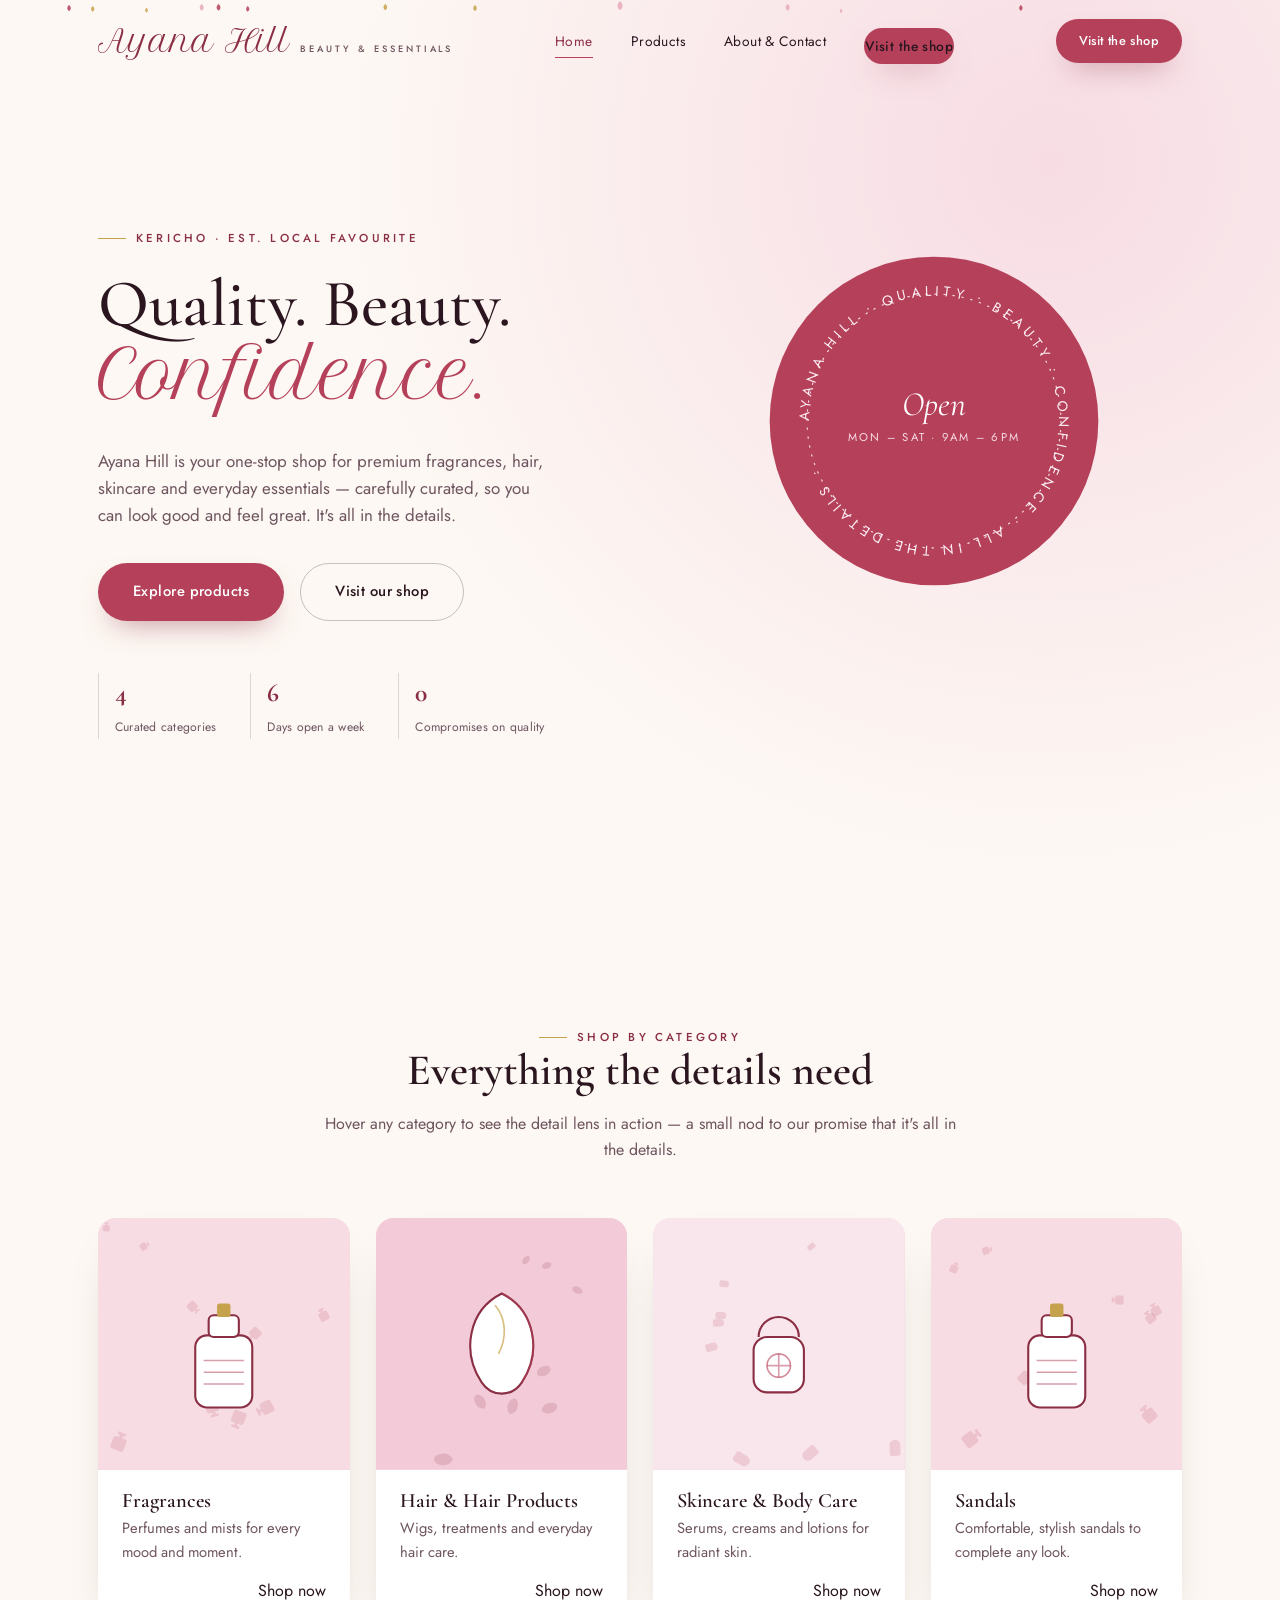
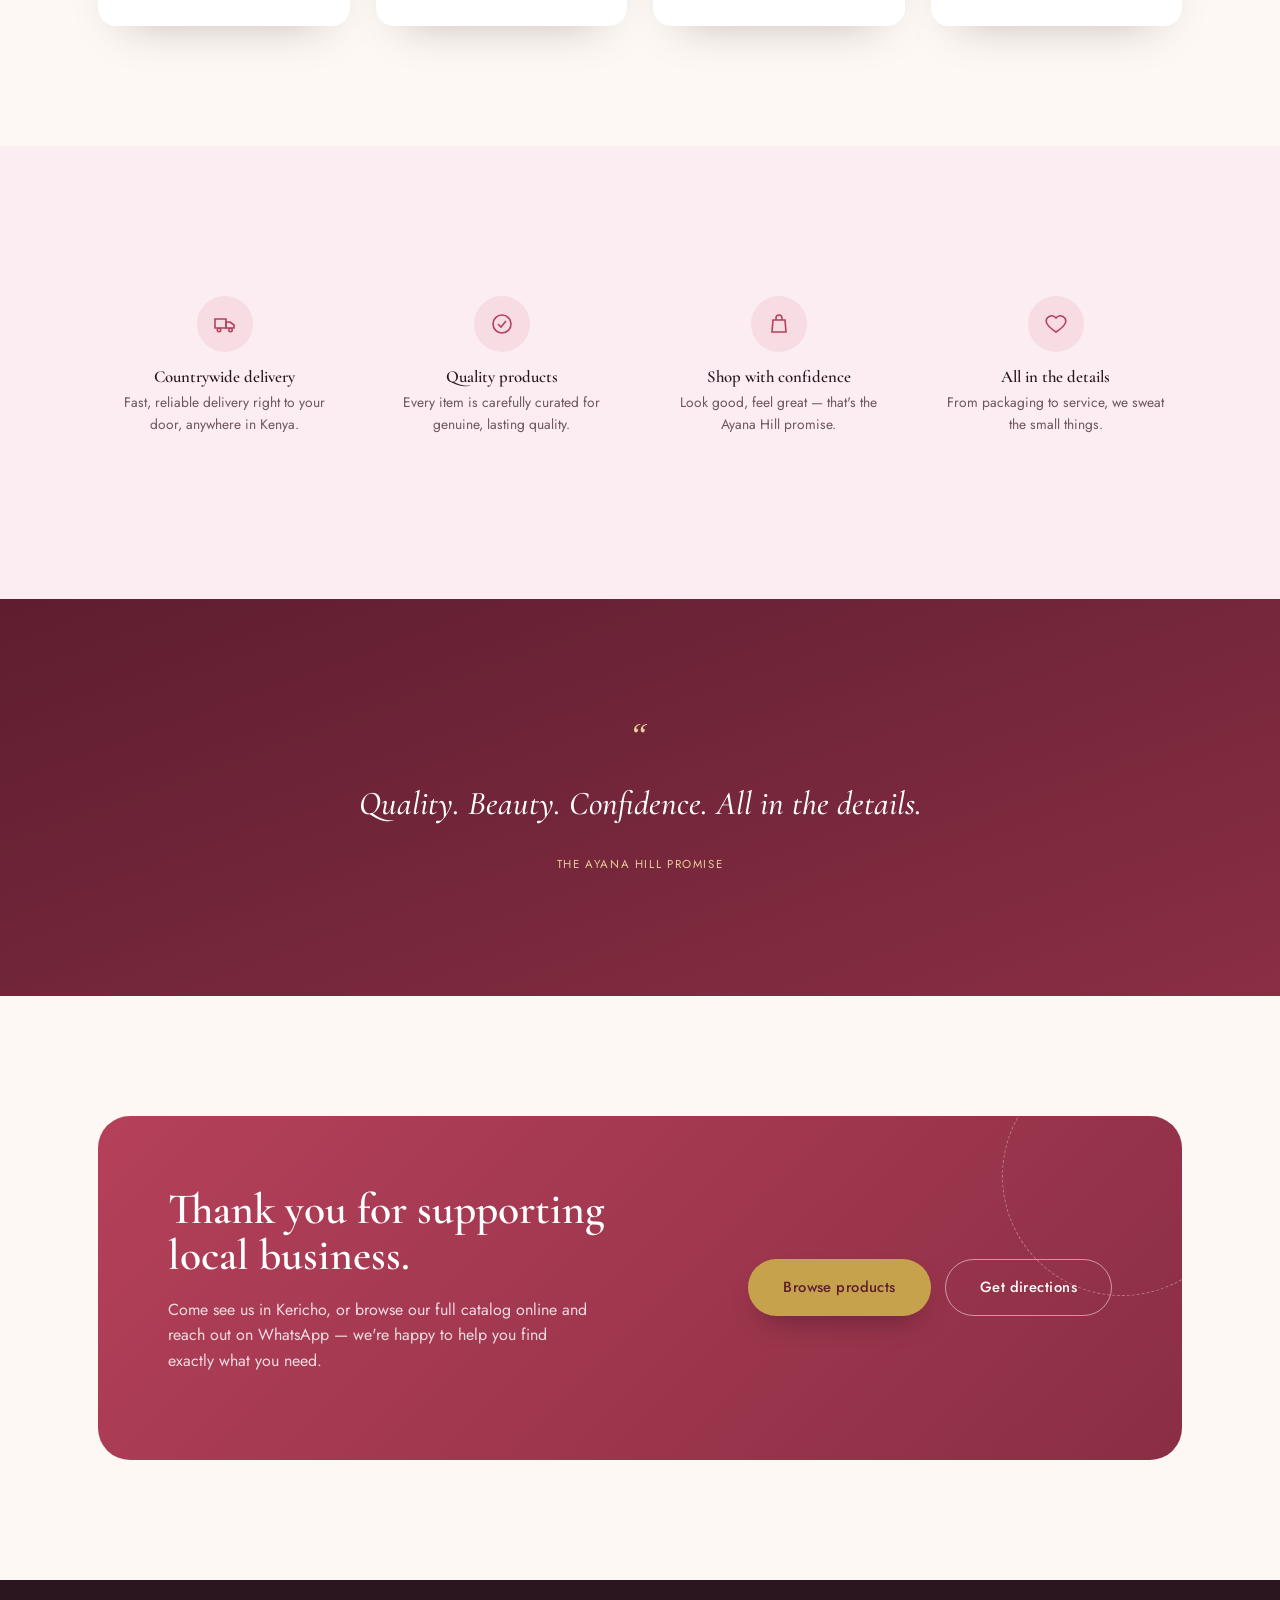
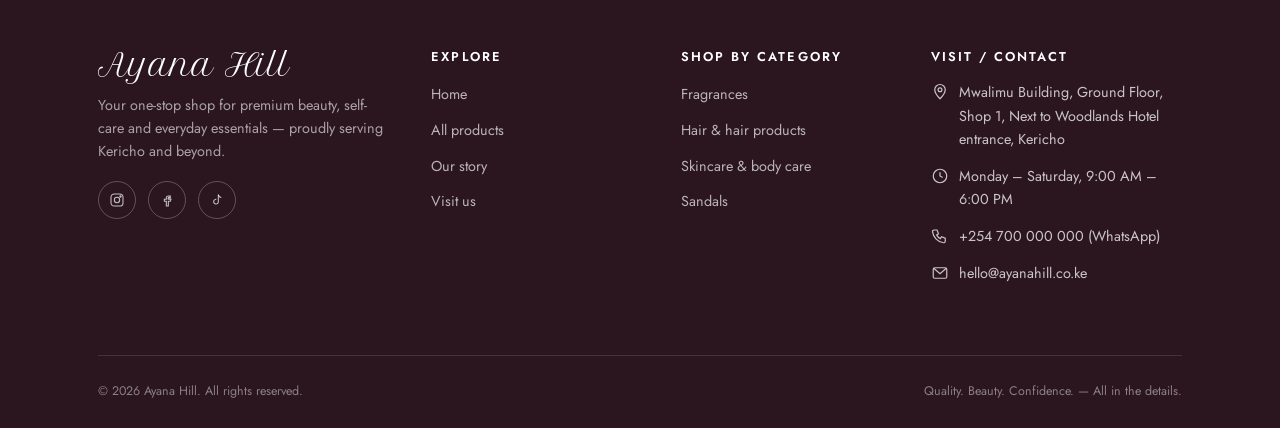
==== index.html @ 1c21c235 "Initial commit: Ayana Hill website" ====
<!DOCTYPE html>
<html lang="en">
<head>
<meta charset="UTF-8">
<meta name="viewport" content="width=device-width, initial-scale=1.0">
<title>Ayana Hill — Premium Beauty &amp; Everyday Essentials, Kericho</title>
<meta name="description" content="Ayana Hill is Kericho's one-stop shop for premium fragrances, hair products, skincare, body care and sandals. Quality. Beauty. Confidence.">
<link rel="preconnect" href="https://fonts.googleapis.com">
<link rel="preconnect" href="https://fonts.gstatic.com" crossorigin>
<link href="https://fonts.googleapis.com/css2?family=Cormorant+Garamond:ital,wght@0,500;0,600;1,500&family=Petit+Formal+Script&family=Jost:wght@300;400;500;600&display=swap" rel="stylesheet">
<link rel="stylesheet" href="css/style.css">
</head>
<body data-page="home">

<header class="site-header" id="site-header"></header>

<main>
  <!-- ============ HERO ============ -->
  <section class="hero">
    <div class="hero-blossom" id="petalField" aria-hidden="true"></div>
    <div class="container">
      <div class="hero-copy">
        <span class="eyebrow">Kericho · Est. local favourite</span>
        <h1>Quality. Beauty.<br><span class="script">Confidence.</span></h1>
        <p class="lede">Ayana Hill is your one-stop shop for premium fragrances, hair, skincare and everyday essentials — carefully curated, so you can look good and feel great. It's all in the details.</p>
        <div class="hero-actions">
          <a href="products.html" class="btn">Explore products</a>
          <a href="about.html#visit" class="btn ghost">Visit our shop</a>
        </div>
        <div class="hero-stats">
          <div><strong>4</strong><span>Curated categories</span></div>
          <div><strong>6</strong><span>Days open a week</span></div>
          <div><strong>0</strong><span>Compromises on quality</span></div>
        </div>
      </div>
      <div class="hero-visual" aria-hidden="true">
        <svg class="hero-badge" viewBox="0 0 300 300">
          <defs>
            <path id="badgeCircle" d="M 150,150 m -110,0 a 110,110 0 1,1 220,0 a 110,110 0 1,1 -220,0" />
          </defs>
          <circle cx="150" cy="150" r="145" fill="#B5405A"/>
          <circle cx="150" cy="150" r="112" fill="none" stroke="#F7DCE4" stroke-width="1" stroke-dasharray="2 6"/>
          <text font-family="Jost, sans-serif" font-size="12.5" letter-spacing="4" fill="#FBEDF1">
            <textPath href="#badgeCircle" startOffset="0%">
              AYANA HILL &#8226; QUALITY &#8226; BEAUTY &#8226; CONFIDENCE &#8226; ALL IN THE DETAILS &#8226;
            </textPath>
          </text>
          <text x="150" y="145" text-anchor="middle" font-family="Cormorant Garamond, serif" font-style="italic" font-size="30" fill="#fff">Open</text>
          <text x="150" y="168" text-anchor="middle" font-family="Jost, sans-serif" font-size="10" letter-spacing="2" fill="#F7DCE4">MON – SAT · 9AM – 6PM</text>
        </svg>
      </div>
    </div>
  </section>

  <!-- ============ CATEGORIES ============ -->
  <section class="section" id="categories">
    <div class="container">
      <div class="section-head center reveal">
        <span class="eyebrow" style="justify-content:center;">Shop by category</span>
        <h2>Everything the details need</h2>
        <p>Hover any category to see the detail lens in action — a small nod to our promise that it's all in the details.</p>
      </div>
      <div class="grid-4">
        <a href="products.html#fragrances" class="detail-card reveal" style="text-decoration:none;">
          <div class="magnify cat-art" data-category="fragrances"></div>
          <div class="card-body"><h3>Fragrances</h3><p>Perfumes and mists for every mood and moment.</p></div>
          <div class="card-cta"><span></span><span>Shop now</span></div>
        </a>
        <a href="products.html#hair" class="detail-card reveal" style="text-decoration:none;">
          <div class="magnify cat-art" data-category="hair"></div>
          <div class="card-body"><h3>Hair &amp; Hair Products</h3><p>Wigs, treatments and everyday hair care.</p></div>
          <div class="card-cta"><span></span><span>Shop now</span></div>
        </a>
        <a href="products.html#skincare" class="detail-card reveal" style="text-decoration:none;">
          <div class="magnify cat-art" data-category="skincare"></div>
          <div class="card-body"><h3>Skincare &amp; Body Care</h3><p>Serums, creams and lotions for radiant skin.</p></div>
          <div class="card-cta"><span></span><span>Shop now</span></div>
        </a>
        <a href="products.html#sandals" class="detail-card reveal" style="text-decoration:none;">
          <div class="magnify cat-art" data-category="sandals"></div>
          <div class="card-body"><h3>Sandals</h3><p>Comfortable, stylish sandals to complete any look.</p></div>
          <div class="card-cta"><span></span><span>Shop now</span></div>
        </a>
      </div>
    </div>
  </section>

  <!-- ============ FEATURES ============ -->
  <section class="section tinted">
    <div class="container">
      <div class="feature-strip">
        <div class="feature reveal">
          <div class="icon" style="color:var(--rose);">
            <svg width="24" height="24" viewBox="0 0 24 24" fill="none" stroke="currentColor" stroke-width="1.6"><path d="M2 7h11v9H2z"/><path d="M13 10h4l4 3v3h-8z"/><circle cx="6" cy="18" r="1.7"/><circle cx="17.5" cy="18" r="1.7"/></svg>
          </div>
          <h4>Countrywide delivery</h4>
          <p>Fast, reliable delivery right to your door, anywhere in Kenya.</p>
        </div>
        <div class="feature reveal">
          <div class="icon" style="color:var(--rose);">
            <svg width="24" height="24" viewBox="0 0 24 24" fill="none" stroke="currentColor" stroke-width="1.6"><circle cx="12" cy="12" r="9"/><path d="m8 12 3 3 5-6"/></svg>
          </div>
          <h4>Quality products</h4>
          <p>Every item is carefully curated for genuine, lasting quality.</p>
        </div>
        <div class="feature reveal">
          <div class="icon" style="color:var(--rose);">
            <svg width="24" height="24" viewBox="0 0 24 24" fill="none" stroke="currentColor" stroke-width="1.6"><path d="M6 8h12l1 12H5z"/><path d="M9 8V6a3 3 0 0 1 6 0v2"/></svg>
          </div>
          <h4>Shop with confidence</h4>
          <p>Look good, feel great — that's the Ayana Hill promise.</p>
        </div>
        <div class="feature reveal">
          <div class="icon" style="color:var(--rose);">
            <svg width="24" height="24" viewBox="0 0 24 24" fill="none" stroke="currentColor" stroke-width="1.6"><path d="M12 20s-7-4.4-9.4-9A5.4 5.4 0 0 1 12 6a5.4 5.4 0 0 1 9.4 5c-2.4 4.6-9.4 9-9.4 9Z"/></svg>
          </div>
          <h4>All in the details</h4>
          <p>From packaging to service, we sweat the small things.</p>
        </div>
      </div>
    </div>
  </section>

  <!-- ============ QUOTE ============ -->
  <section class="section deep">
    <div class="container">
      <div class="quote-block reveal">
        <span class="mark">&ldquo;</span>
        <blockquote>Quality. Beauty. Confidence. All in the details.</blockquote>
        <cite>The Ayana Hill promise</cite>
      </div>
    </div>
  </section>

  <!-- ============ CTA ============ -->
  <section class="section">
    <div class="container">
      <div class="cta-banner reveal">
        <div>
          <h2>Thank you for supporting local business.</h2>
          <p>Come see us in Kericho, or browse our full catalog online and reach out on WhatsApp — we're happy to help you find exactly what you need.</p>
        </div>
        <div style="display:flex;gap:14px;flex-wrap:wrap;position:relative;z-index:1;">
          <a href="products.html" class="btn on-dark">Browse products</a>
          <a href="about.html#visit" class="btn ghost" style="border-color:rgba(255,255,255,.5);color:#fff;">Get directions</a>
        </div>
      </div>
    </div>
  </section>
</main>

<footer class="site-footer" id="site-footer"></footer>
<button class="back-to-top" id="backToTop" aria-label="Back to top">↑</button>

<script src="js/shared.js"></script>
<script src="js/products-data.js"></script>
<script src="js/placeholder-art.js"></script>
<script>
  document.addEventListener('DOMContentLoaded', () => {
    document.querySelectorAll('.cat-art').forEach((el, i) => {
      el.innerHTML = placeholderArt(el.dataset.category, i);
    });
  });
</script>
<script src="js/main.js"></script>
</body>
</html>
---- css/style.css ----
/* =========================================================
   AYANA HILL — "It's all in the details"
   Design tokens
   ========================================================= */
:root{
  --rose:        #B5405A;
  --rose-dark:   #8A2E44;
  --rose-deep:   #5E1E30;
  --blush:       #F7DCE4;
  --blush-soft:  #FBEDF1;
  --cream:       #FDF8F3;
  --ink:         #2B1620;
  --ink-soft:    #6E5560;
  --gold:        #C7A24C;
  --gold-soft:   #E4CE9A;
  --white:       #FFFFFF;

  --radius-sm: 10px;
  --radius-md: 18px;
  --radius-lg: 32px;
  --radius-full: 999px;

  --shadow-soft: 0 20px 45px -28px rgba(43,22,32,0.35);
  --shadow-lift: 0 30px 60px -20px rgba(94,30,48,0.32);

  --ease: cubic-bezier(.22,.68,0,1);

  --font-display: 'Cormorant Garamond', serif;
  --font-script: 'Petit Formal Script', cursive;
  --font-body: 'Jost', sans-serif;
}

@media (prefers-reduced-motion: reduce){
  *{ animation-duration: 0.001ms !important; animation-iteration-count: 1 !important; transition-duration: 0.001ms !important; scroll-behavior: auto !important; }
}

*,*::before,*::after{ box-sizing: border-box; }
html{ scroll-behavior: smooth; }
body{
  margin:0;
  background: var(--cream);
  color: var(--ink);
  font-family: var(--font-body);
  font-size: 16px;
  line-height: 1.6;
  -webkit-font-smoothing: antialiased;
  overflow-x: hidden;
}
img{ max-width:100%; display:block; }
a{ color:inherit; text-decoration:none; }
ul{ list-style:none; margin:0; padding:0; }
button{ font-family:inherit; cursor:pointer; }
section{ position:relative; }

.container{
  width:100%;
  max-width: 1180px;
  margin: 0 auto;
  padding: 0 clamp(20px, 5vw, 48px);
}

.eyebrow{
  font-family: var(--font-body);
  text-transform: uppercase;
  letter-spacing: .28em;
  font-size: .72rem;
  color: var(--rose-dark);
  font-weight: 500;
  display:inline-flex;
  align-items:center;
  gap:10px;
}
.eyebrow::before{
  content:"";
  width:28px; height:1px;
  background: var(--gold);
  display:inline-block;
}

h1,h2,h3,h4{
  font-family: var(--font-display);
  color: var(--ink);
  font-weight: 600;
  line-height: 1.08;
  margin: 0 0 .4em;
}
h1{ font-size: clamp(2.6rem, 5.2vw, 4.6rem); font-weight: 500; }
h2{ font-size: clamp(2rem, 3.4vw, 2.9rem); }
h3{ font-size: 1.5rem; }
p{ margin:0 0 1em; color: var(--ink-soft); }
.script{ font-family: var(--font-script); font-weight: 400; color: var(--rose); }

/* -------------------- Buttons -------------------- */
.btn{
  --btn-bg: var(--rose);
  --btn-fg: var(--white);
  position:relative;
  display:inline-flex;
  align-items:center;
  justify-content:center;
  gap:10px;
  padding: 16px 34px;
  border-radius: var(--radius-full);
  border: 1px solid transparent;
  background: var(--btn-bg);
  color: var(--btn-fg);
  font-size: .92rem;
  letter-spacing:.03em;
  font-weight:500;
  overflow:hidden;
  isolation:isolate;
  transition: transform .45s var(--ease), box-shadow .45s var(--ease), color .3s ease;
  box-shadow: 0 14px 30px -14px rgba(138,46,68,.55);
}
.btn::before{
  content:"";
  position:absolute; inset:0;
  background: var(--rose-dark);
  transform: translateX(-101%);
  transition: transform .5s var(--ease);
  z-index:-1;
}
.btn:hover::before{ transform: translateX(0); }
.btn:hover{ transform: translateY(-3px); box-shadow: 0 20px 40px -16px rgba(138,46,68,.6); }
.btn:active{ transform: translateY(-1px) scale(.98); }
.btn:focus-visible{ outline: 2px solid var(--gold); outline-offset:3px; }

.btn.ghost{
  --btn-bg: transparent;
  --btn-fg: var(--ink);
  border-color: rgba(43,22,32,.25);
  box-shadow:none;
}
.btn.ghost::before{ background: var(--ink); }
.btn.ghost:hover{ --btn-fg:#fff; box-shadow:none; }

.btn.on-dark{
  --btn-bg: var(--gold);
  --btn-fg: var(--rose-deep);
  box-shadow: 0 14px 30px -14px rgba(0,0,0,.4);
}
.btn.on-dark::before{ background:#fff; }
.btn.on-dark:hover{ --btn-fg: var(--rose-deep); }

.btn-sm{ padding:11px 22px; font-size:.8rem; }

/* -------------------- Nav -------------------- */
.site-header{
  position: fixed; top:0; left:0; right:0; z-index: 500;
  padding: 18px 0;
  background: rgba(253,248,243,0);
  transition: background .4s ease, box-shadow .4s ease, padding .4s ease;
}
.site-header.scrolled{
  background: rgba(253,248,243,.92);
  backdrop-filter: blur(10px);
  box-shadow: 0 8px 30px -18px rgba(43,22,32,.4);
  padding: 10px 0;
}
.site-header .container{
  display:flex; align-items:center; justify-content:space-between;
}
.brand{
  display:flex; align-items:baseline; gap:10px;
  font-family: var(--font-script);
  font-size: 1.9rem;
  color: var(--rose-dark);
  line-height:1;
}
.brand small{
  font-family: var(--font-body);
  font-size:.58rem;
  letter-spacing:.32em;
  text-transform:uppercase;
  color: var(--ink-soft);
  font-weight:500;
}
.nav-links{
  display:flex; align-items:center; gap:38px;
}
.nav-links a{
  position:relative;
  font-size:.86rem;
  letter-spacing:.03em;
  color: var(--ink);
  padding: 6px 0;
}
.nav-links a::after{
  content:"";
  position:absolute; left:0; bottom:0;
  height:1px; width:0%;
  background: var(--rose);
  transition: width .35s var(--ease);
}
.nav-links a:hover::after, .nav-links a.active::after{ width:100%; }
.nav-links a.active{ color: var(--rose-dark); }
.nav-cta{ display:flex; align-items:center; gap:18px; }

.nav-toggle{
  display:none;
  width:44px; height:44px;
  border-radius:50%;
  border:1px solid rgba(43,22,32,.18);
  background: var(--white);
  align-items:center; justify-content:center;
  flex-direction:column; gap:5px;
}
.nav-toggle span{
  width:18px; height:1.5px; background: var(--ink); display:block;
  transition: transform .3s ease, opacity .3s ease;
}
.nav-toggle.open span:nth-child(1){ transform: translateY(6.5px) rotate(45deg); }
.nav-toggle.open span:nth-child(2){ opacity:0; }
.nav-toggle.open span:nth-child(3){ transform: translateY(-6.5px) rotate(-45deg); }

@media (max-width: 880px){
  .nav-links{
    position:fixed; inset: 0 0 0 auto;
    width: min(78vw, 340px);
    height:100vh;
    background: var(--cream);
    flex-direction:column;
    align-items:flex-start;
    justify-content:center;
    gap:28px;
    padding: 40px;
    box-shadow: -20px 0 50px -20px rgba(43,22,32,.3);
    transform: translateX(100%);
    transition: transform .5s var(--ease);
    z-index: 400;
  }
  .nav-links.open{ transform: translateX(0); }
  .nav-links a{ font-size:1.2rem; }
  .nav-cta .btn:not(.mobile-only){ display:none; }
  .nav-toggle{ display:flex; z-index:410; }
}
.nav-backdrop{
  position:fixed; inset:0; background: rgba(43,22,32,.35);
  opacity:0; pointer-events:none; transition:opacity .4s ease; z-index:390;
}
.nav-backdrop.open{ opacity:1; pointer-events:auto; }

/* -------------------- Hero -------------------- */
.hero{
  min-height: 100vh;
  display:flex; align-items:center;
  padding-top: 120px; padding-bottom:60px;
  background:
    radial-gradient(circle at 82% 18%, var(--blush) 0%, transparent 55%),
    linear-gradient(180deg, var(--cream), var(--cream));
  overflow:hidden;
}
.hero .container{
  display:grid; grid-template-columns: 1.05fr .95fr; gap: 40px; align-items:center;
}
.hero-copy{ position:relative; z-index:2; }
.hero-copy h1{ margin: .3em 0 .5em; }
.hero-copy h1 em{ font-style:normal; }
.hero-copy .lede{ max-width: 460px; font-size:1.06rem; }
.hero-actions{ display:flex; gap:16px; margin-top: 34px; flex-wrap:wrap; }
.hero-stats{ display:flex; gap:34px; margin-top:52px; flex-wrap:wrap; }
.hero-stats div{ border-left:1px solid rgba(43,22,32,.15); padding-left:16px; }
.hero-stats strong{ display:block; font-family:var(--font-display); font-size:1.6rem; color:var(--rose-dark); }
.hero-stats span{ font-size:.76rem; color:var(--ink-soft); letter-spacing:.02em; }

.hero-visual{ position:relative; height: 520px; z-index:1; }
.hero-badge{
  position:absolute; top:6%; left:50%; transform:translateX(-50%);
  width: 340px; height:340px;
  animation: spin 34s linear infinite;
}
@keyframes spin{ to{ transform: translateX(-50%) rotate(360deg); } }
.hero-blossom{ position:absolute; inset:0; }
.petal{
  position:absolute; opacity:.85;
  animation: fall linear infinite;
}
@keyframes fall{
  from{ transform: translateY(-40px) rotate(0deg); opacity:0; }
  10%{ opacity:.9; }
  to{ transform: translateY(560px) rotate(340deg); opacity:0; }
}

/* -------------------- Section scaffolding -------------------- */
.section{ padding: clamp(70px, 10vw, 120px) 0; }
.section-head{ max-width: 640px; margin-bottom: 56px; }
.section-head.center{ margin-left:auto; margin-right:auto; text-align:center; }
.section.tinted{ background: var(--blush-soft); }
.section.deep{
  background: linear-gradient(160deg, var(--rose-deep), var(--rose-dark));
  color: var(--white);
}
.section.deep h2, .section.deep h3{ color:#fff; }
.section.deep p{ color: rgba(255,255,255,.78); }
.section.deep .eyebrow{ color: var(--gold-soft); }
.section.deep .eyebrow::before{ background: var(--gold-soft); }

.reveal{ opacity:0; transform: translateY(28px); transition: opacity .8s var(--ease), transform .8s var(--ease); }
.reveal.in{ opacity:1; transform: translateY(0); }

/* -------------------- Category / Product cards (signature magnify lens) -------------------- */
.grid-4{ display:grid; grid-template-columns: repeat(4, 1fr); gap: 26px; }
.grid-3{ display:grid; grid-template-columns: repeat(3, 1fr); gap: 30px; }
@media (max-width: 980px){ .grid-4{ grid-template-columns: repeat(2,1fr); } .grid-3{ grid-template-columns: repeat(2,1fr);} }
@media (max-width: 560px){ .grid-4, .grid-3{ grid-template-columns: 1fr; } }

.detail-card{
  position:relative;
  background: var(--white);
  border-radius: var(--radius-md);
  padding: 0 0 22px;
  overflow:hidden;
  box-shadow: var(--shadow-soft);
  transition: transform .5s var(--ease), box-shadow .5s var(--ease);
}
.detail-card:hover{ transform: translateY(-8px); box-shadow: var(--shadow-lift); }

.magnify{
  position:relative;
  aspect-ratio: 1/1;
  overflow:hidden;
  cursor: none;
  background: var(--blush);
}
.magnify svg{ width:100%; height:100%; display:block; }
.lens{
  position:absolute;
  width:120px; height:120px;
  border-radius:50%;
  border: 2px solid var(--white);
  box-shadow: 0 12px 30px -8px rgba(43,22,32,.45), 0 0 0 1px var(--gold);
  pointer-events:none;
  opacity:0;
  transition: opacity .25s ease;
  transform: translate(-50%,-50%) scale(.85);
  overflow:hidden;
  z-index:5;
}
.magnify:hover .lens{ opacity:1; }
.lens svg{ position:absolute; }

.detail-card .card-body{ padding: 20px 24px 0; }
.detail-card .tag{
  display:inline-block; font-size:.68rem; letter-spacing:.14em; text-transform:uppercase;
  color: var(--rose-dark); background: var(--blush); padding:4px 12px; border-radius: var(--radius-full);
  margin-bottom:10px;
}
.detail-card h3{ font-size:1.28rem; margin-bottom:.25em; }
.detail-card p{ font-size:.92rem; margin-bottom:14px; }
.detail-card .card-cta{ display:flex; align-items:center; justify-content:space-between; padding:0 24px; }
.detail-card .card-cta a{
  font-size:.82rem; font-weight:500; color: var(--rose-dark); display:inline-flex; align-items:center; gap:6px;
}
.detail-card .card-cta a svg{ transition: transform .3s var(--ease); }
.detail-card .card-cta a:hover svg{ transform: translateX(4px); }

/* -------------------- Feature strip -------------------- */
.feature-strip{ display:grid; grid-template-columns: repeat(4,1fr); gap: 24px; }
@media (max-width: 880px){ .feature-strip{ grid-template-columns: repeat(2,1fr); } }
.feature{
  text-align:center; padding: 30px 18px;
}
.feature .icon{
  width:56px; height:56px; margin: 0 auto 16px;
  border-radius:50%;
  background: rgba(255,255,255,.12);
  display:flex; align-items:center; justify-content:center;
}
.section:not(.deep) .feature .icon{ background: var(--blush); }
.feature h4{ font-size:1.05rem; margin-bottom:.3em; }
.feature p{ font-size:.86rem; }

/* -------------------- Quote -------------------- */
.quote-block{ text-align:center; max-width:760px; margin:0 auto; }
.quote-block .mark{ font-family:var(--font-script); color: var(--gold-soft); font-size:3rem; line-height:1; display:block; margin-bottom:10px;}
.quote-block blockquote{
  font-family: var(--font-display); font-size: clamp(1.5rem, 2.6vw, 2.1rem);
  color:#fff; margin:0 0 20px; font-style:italic; font-weight:500;
}
.quote-block cite{ font-style:normal; letter-spacing:.14em; text-transform:uppercase; font-size:.72rem; color: var(--gold-soft); }

/* -------------------- CTA banner -------------------- */
.cta-banner{
  border-radius: var(--radius-lg);
  background: linear-gradient(135deg, var(--rose), var(--rose-dark));
  color:#fff;
  padding: clamp(40px, 6vw, 70px);
  display:flex; align-items:center; justify-content:space-between; gap:30px; flex-wrap:wrap;
  position:relative; overflow:hidden;
}
.cta-banner::after{
  content:"";
  position:absolute; right:-60px; top:-60px;
  width:240px; height:240px; border-radius:50%;
  border: 1px dashed rgba(255,255,255,.35);
}
.cta-banner h2{ color:#fff; max-width:480px; }
.cta-banner p{ color: rgba(255,255,255,.82); max-width:420px; }

/* -------------------- Footer -------------------- */
.site-footer{
  background: var(--ink);
  color: rgba(255,255,255,.72);
  padding: 70px 0 26px;
}
.footer-grid{ display:grid; grid-template-columns: 1.4fr 1fr 1fr 1.2fr; gap: 40px; }
@media (max-width: 880px){ .footer-grid{ grid-template-columns: 1fr 1fr; } }
@media (max-width: 560px){ .footer-grid{ grid-template-columns: 1fr; } }
.footer-grid h4{ color:#fff; font-family:var(--font-body); font-size:.8rem; letter-spacing:.16em; text-transform:uppercase; margin-bottom:18px; font-weight:600; }
.footer-grid .brand{ color:#fff; margin-bottom:14px; }
.footer-grid p{ color: rgba(255,255,255,.6); font-size:.9rem; }
.footer-links li{ margin-bottom:10px; }
.footer-links a{ font-size:.9rem; color: rgba(255,255,255,.68); transition: color .3s ease, padding-left .3s ease; }
.footer-links a:hover{ color: var(--gold-soft); padding-left:4px; }
.footer-contact li{ margin-bottom:14px; font-size:.9rem; display:flex; gap:10px; color: rgba(255,255,255,.75); }
.footer-contact svg{ flex-shrink:0; margin-top:2px; }
.social-row{ display:flex; gap:12px; margin-top:18px; }
.social-row a{
  width:38px; height:38px; border-radius:50%; border:1px solid rgba(255,255,255,.25);
  display:flex; align-items:center; justify-content:center; transition: background .3s ease, border-color .3s ease, transform .3s ease;
}
.social-row a:hover{ background: var(--rose); border-color: var(--rose); transform: translateY(-3px); }
.footer-bottom{
  margin-top: 56px; padding-top: 26px; border-top:1px solid rgba(255,255,255,.12);
  display:flex; justify-content:space-between; align-items:center; flex-wrap:wrap; gap:12px;
  font-size:.78rem; color: rgba(255,255,255,.45);
}
.back-to-top{
  position:fixed; right:26px; bottom:26px; z-index:300;
  width:50px; height:50px; border-radius:50%;
  background: var(--rose); color:#fff; display:flex; align-items:center; justify-content:center;
  box-shadow: 0 14px 30px -12px rgba(138,46,68,.6);
  opacity:0; pointer-events:none; transform: translateY(16px);
  transition: opacity .4s ease, transform .4s ease;
}
.back-to-top.show{ opacity:1; pointer-events:auto; transform:translateY(0); }

/* -------------------- Page hero (interior pages) -------------------- */
.page-hero{
  padding: 150px 0 70px;
  background: radial-gradient(circle at 15% 20%, var(--blush) 0%, transparent 50%), var(--cream);
  text-align:center;
}
.page-hero .eyebrow{ justify-content:center; }
.breadcrumb{ font-size:.8rem; color: var(--ink-soft); margin-top:14px; }
.breadcrumb a{ color: var(--rose-dark); }

/* -------------------- Product filter tabs -------------------- */
.filter-row{ display:flex; gap:12px; flex-wrap:wrap; justify-content:center; margin-bottom:48px; }
.filter-btn{
  padding: 10px 22px; border-radius: var(--radius-full);
  border: 1px solid rgba(43,22,32,.2);
  background:#fff; font-size:.84rem; letter-spacing:.02em; color: var(--ink);
  transition: background .3s ease, color .3s ease, border-color .3s ease, transform .3s ease;
}
.filter-btn:hover{ transform: translateY(-2px); }
.filter-btn.active{ background: var(--rose); color:#fff; border-color: var(--rose); }

.product-grid{ display:grid; grid-template-columns: repeat(3, 1fr); gap: 30px; }
@media (max-width: 980px){ .product-grid{ grid-template-columns: repeat(2,1fr); } }
@media (max-width: 620px){ .product-grid{ grid-template-columns: 1fr; } }

.product-card{ display:none; }
.product-card.show{ display:block; animation: pop .5s var(--ease); }
@keyframes pop{ from{ opacity:0; transform: translateY(14px) scale(.98);} to{ opacity:1; transform:none; } }

.empty-state{
  text-align:center; padding: 70px 20px; grid-column: 1/-1;
}
.empty-state .icon{ width:70px; height:70px; margin:0 auto 20px; }

/* -------------------- About page -------------------- */
.story-grid{ display:grid; grid-template-columns: .95fr 1.05fr; gap: 60px; align-items:center; }
@media (max-width: 880px){ .story-grid{ grid-template-columns: 1fr; } }
.portrait-frame{
  position:relative; border-radius: var(--radius-lg); overflow:hidden;
  aspect-ratio: 4/5; box-shadow: var(--shadow-lift);
}
.value-row{ display:flex; gap:26px; flex-wrap:wrap; margin-top: 30px; }
.value-pill{ display:flex; align-items:center; gap:10px; font-size:.86rem; color: var(--ink-soft); }
.value-pill svg{ color: var(--rose); }

.info-grid{ display:grid; grid-template-columns: repeat(3,1fr); gap: 26px; }
@media (max-width: 880px){ .info-grid{ grid-template-columns: 1fr; } }
.info-card{
  background:#fff; border-radius: var(--radius-md); padding: 32px 26px; box-shadow: var(--shadow-soft);
  text-align:left;
}
.info-card .icon{ width:48px; height:48px; border-radius:50%; background: var(--blush); display:flex; align-items:center; justify-content:center; margin-bottom:18px; }
.info-card h4{ margin-bottom:.3em; font-size:1.05rem; }
.info-card p{ font-size:.9rem; margin-bottom:4px; }

.map-wrap{ border-radius: var(--radius-lg); overflow:hidden; box-shadow: var(--shadow-soft); height: 380px; }
.map-wrap iframe{ width:100%; height:100%; border:0; filter: saturate(.85) contrast(1.02); }

.contact-form{ display:grid; gap: 18px; }
.form-row{ display:grid; grid-template-columns: 1fr 1fr; gap:18px; }
@media (max-width: 620px){ .form-row{ grid-template-columns: 1fr; } }
.field{ display:flex; flex-direction:column; gap:8px; }
.field label{ font-size:.78rem; letter-spacing:.06em; text-transform:uppercase; color: var(--ink-soft); }
.field input, .field textarea{
  border: 1px solid rgba(43,22,32,.18); border-radius: var(--radius-sm);
  padding: 13px 16px; font-family: var(--font-body); font-size:.95rem; background:#fff;
  transition: border-color .3s ease, box-shadow .3s ease;
}
.field input:focus, .field textarea:focus{
  outline:none; border-color: var(--rose); box-shadow: 0 0 0 4px rgba(181,64,90,.12);
}
.field textarea{ resize: vertical; min-height:120px; }
.form-note{ font-size: .8rem; color: var(--ink-soft); }

/* Utility */
.mt-0{ margin-top:0; }
.center{ text-align:center; }
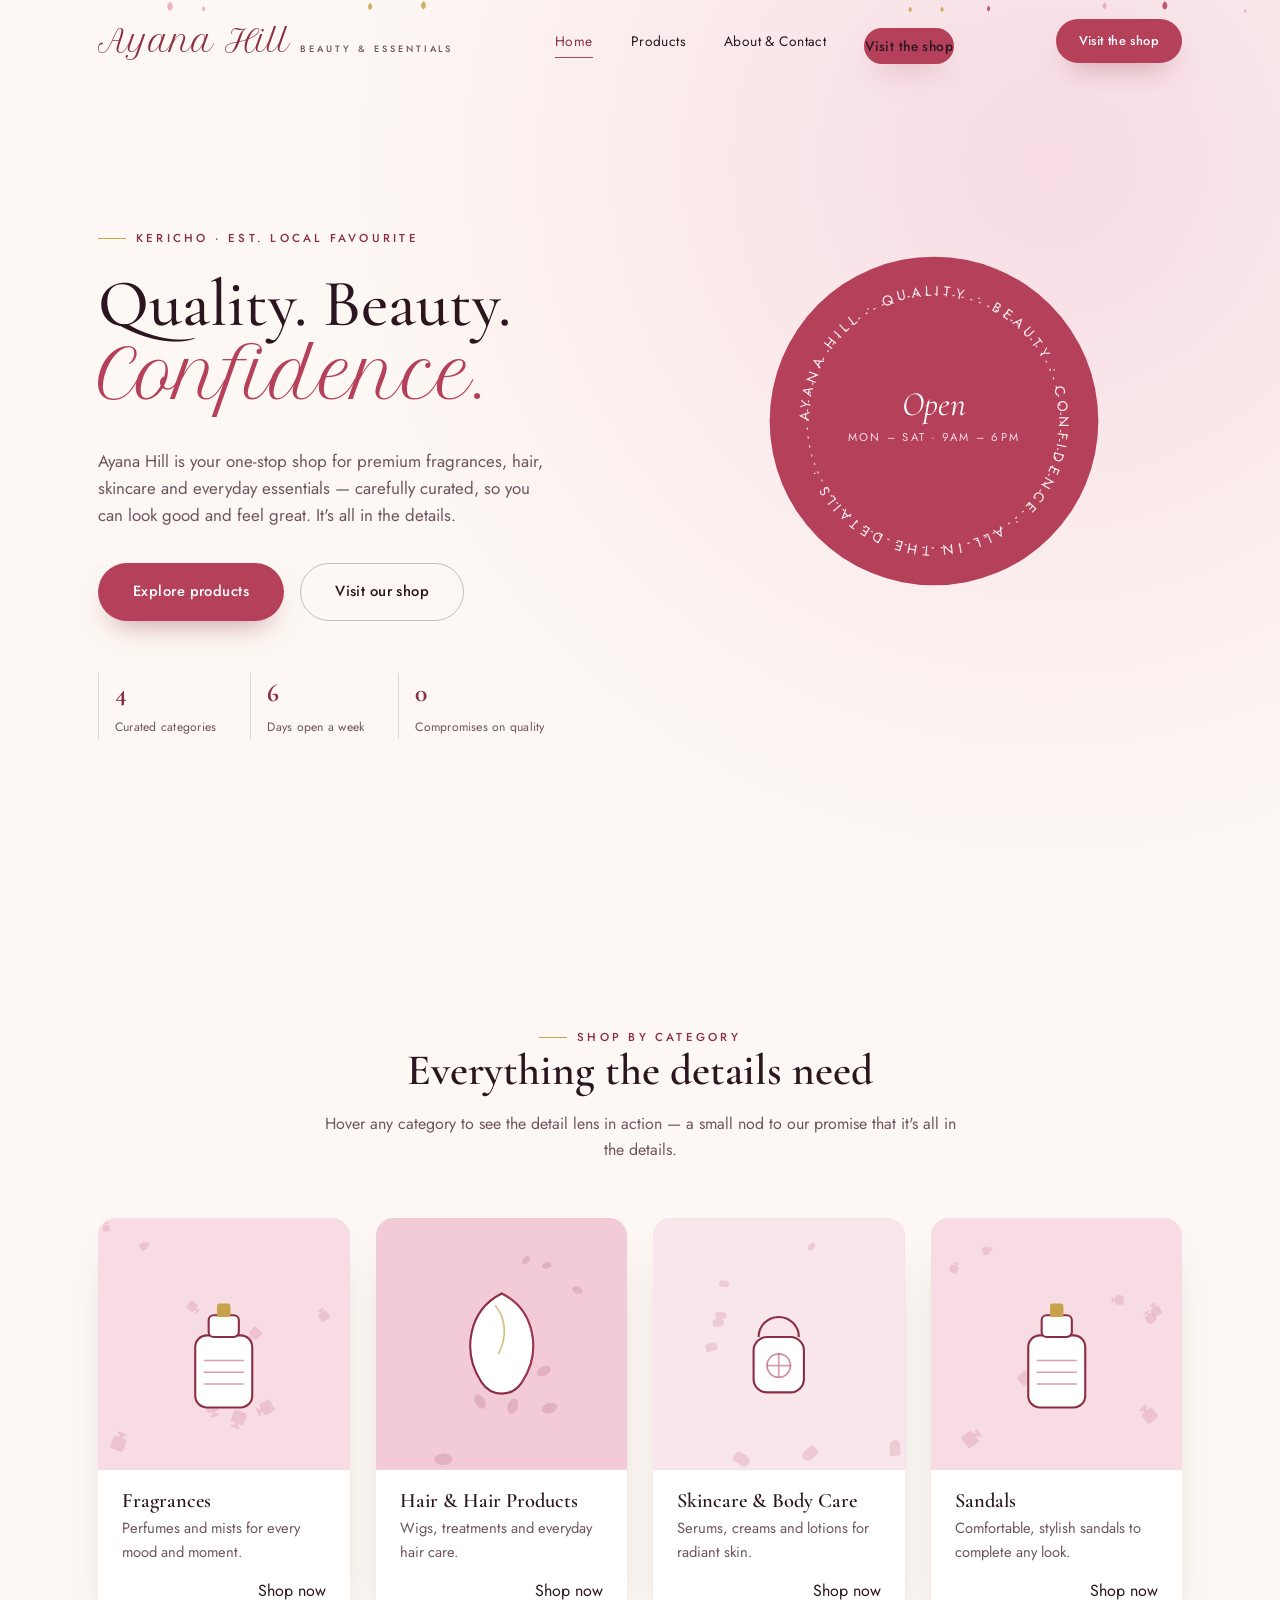
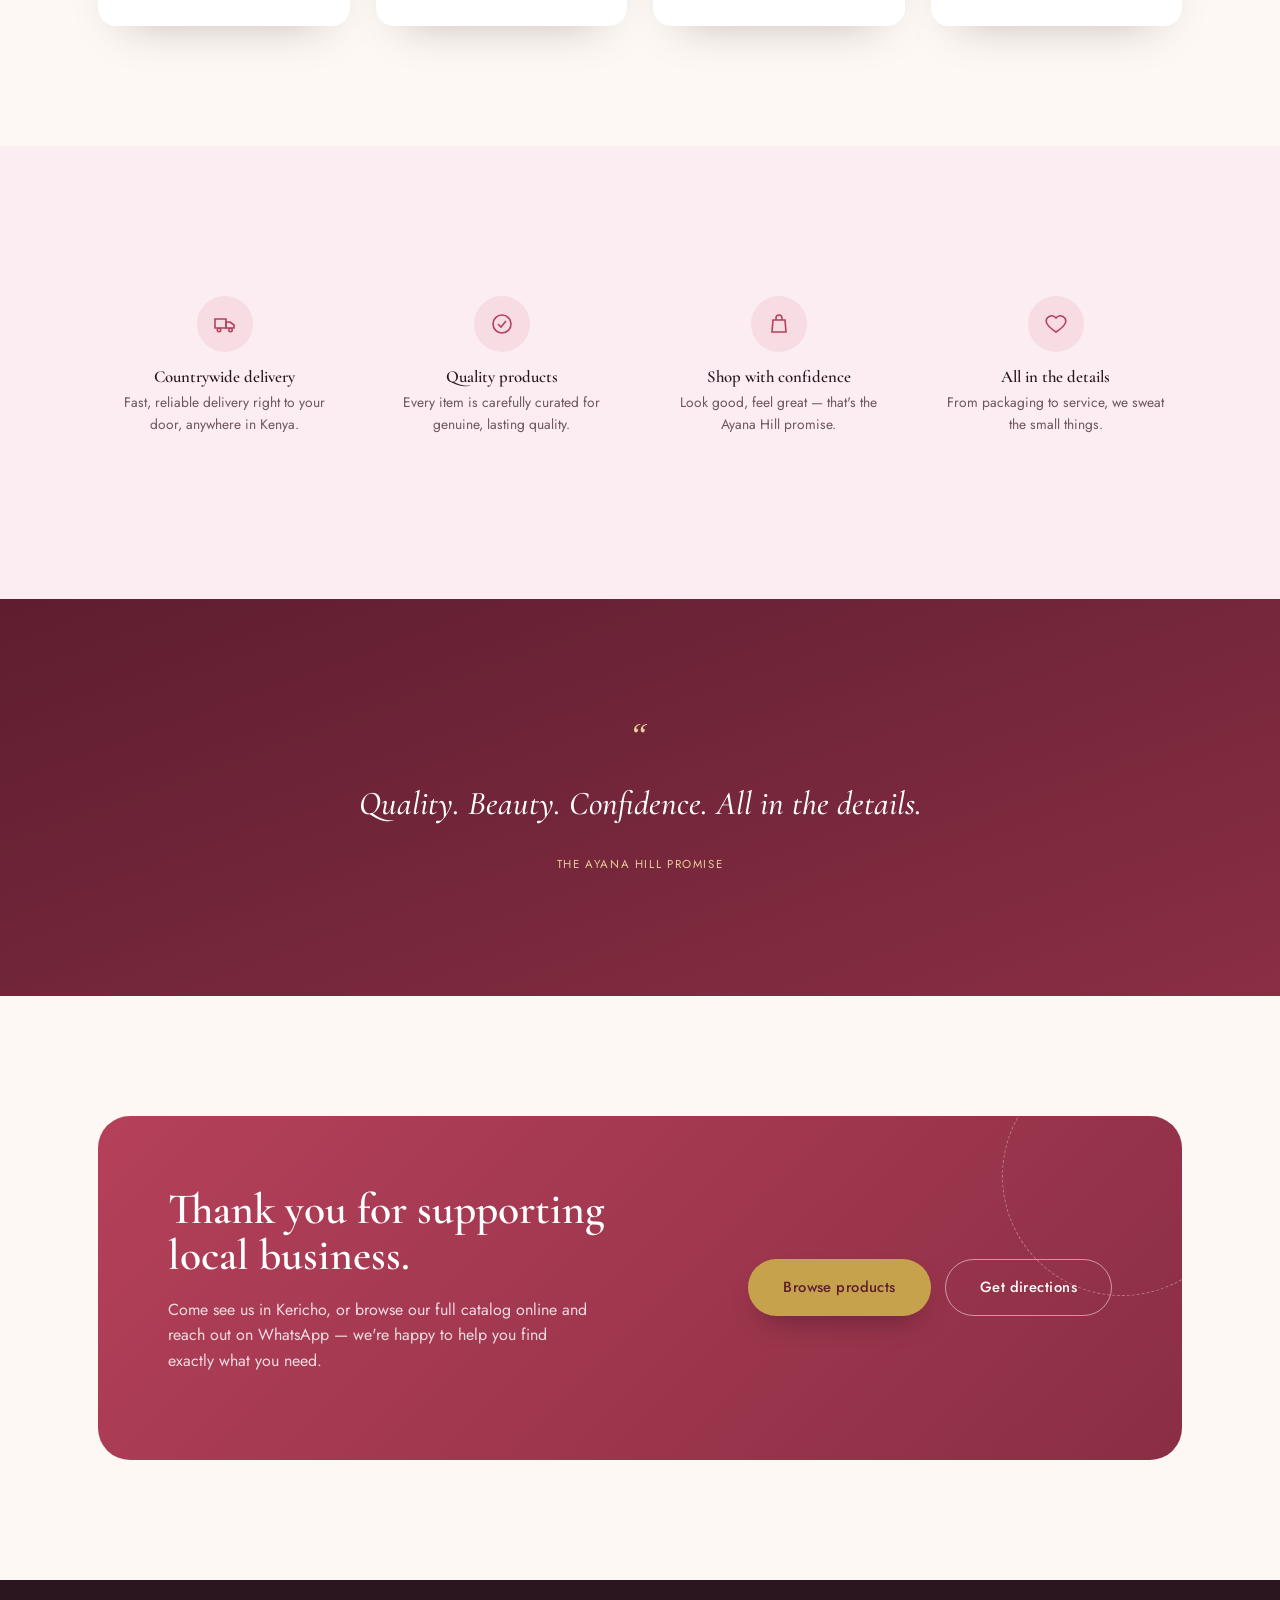
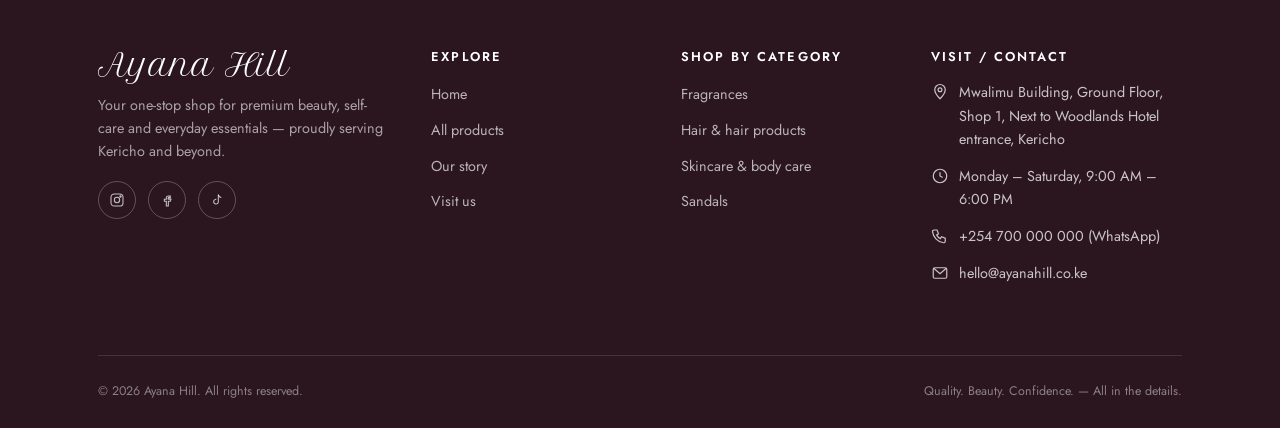
==== commit fd6d8eaf: "Make site Vercel-ready: clean URLs, caching/security headers, README, gitignore" ====
--- a/index.html
+++ b/index.html
@@ -24,8 +24,8 @@
         <h1>Quality. Beauty.<br><span class="script">Confidence.</span></h1>
         <p class="lede">Ayana Hill is your one-stop shop for premium fragrances, hair, skincare and everyday essentials — carefully curated, so you can look good and feel great. It's all in the details.</p>
         <div class="hero-actions">
-          <a href="products.html" class="btn">Explore products</a>
-          <a href="about.html#visit" class="btn ghost">Visit our shop</a>
+          <a href="/products" class="btn">Explore products</a>
+          <a href="/about#visit" class="btn ghost">Visit our shop</a>
         </div>
         <div class="hero-stats">
           <div><strong>4</strong><span>Curated categories</span></div>
@@ -61,22 +61,22 @@
         <p>Hover any category to see the detail lens in action — a small nod to our promise that it's all in the details.</p>
       </div>
       <div class="grid-4">
-        <a href="products.html#fragrances" class="detail-card reveal" style="text-decoration:none;">
+        <a href="/products#fragrances" class="detail-card reveal" style="text-decoration:none;">
           <div class="magnify cat-art" data-category="fragrances"></div>
           <div class="card-body"><h3>Fragrances</h3><p>Perfumes and mists for every mood and moment.</p></div>
           <div class="card-cta"><span></span><span>Shop now</span></div>
         </a>
-        <a href="products.html#hair" class="detail-card reveal" style="text-decoration:none;">
+        <a href="/products#hair" class="detail-card reveal" style="text-decoration:none;">
           <div class="magnify cat-art" data-category="hair"></div>
           <div class="card-body"><h3>Hair &amp; Hair Products</h3><p>Wigs, treatments and everyday hair care.</p></div>
           <div class="card-cta"><span></span><span>Shop now</span></div>
         </a>
-        <a href="products.html#skincare" class="detail-card reveal" style="text-decoration:none;">
+        <a href="/products#skincare" class="detail-card reveal" style="text-decoration:none;">
           <div class="magnify cat-art" data-category="skincare"></div>
           <div class="card-body"><h3>Skincare &amp; Body Care</h3><p>Serums, creams and lotions for radiant skin.</p></div>
           <div class="card-cta"><span></span><span>Shop now</span></div>
         </a>
-        <a href="products.html#sandals" class="detail-card reveal" style="text-decoration:none;">
+        <a href="/products#sandals" class="detail-card reveal" style="text-decoration:none;">
           <div class="magnify cat-art" data-category="sandals"></div>
           <div class="card-body"><h3>Sandals</h3><p>Comfortable, stylish sandals to complete any look.</p></div>
           <div class="card-cta"><span></span><span>Shop now</span></div>
@@ -141,8 +141,8 @@
           <p>Come see us in Kericho, or browse our full catalog online and reach out on WhatsApp — we're happy to help you find exactly what you need.</p>
         </div>
         <div style="display:flex;gap:14px;flex-wrap:wrap;position:relative;z-index:1;">
-          <a href="products.html" class="btn on-dark">Browse products</a>
-          <a href="about.html#visit" class="btn ghost" style="border-color:rgba(255,255,255,.5);color:#fff;">Get directions</a>
+          <a href="/products" class="btn on-dark">Browse products</a>
+          <a href="/about#visit" class="btn ghost" style="border-color:rgba(255,255,255,.5);color:#fff;">Get directions</a>
         </div>
       </div>
     </div>
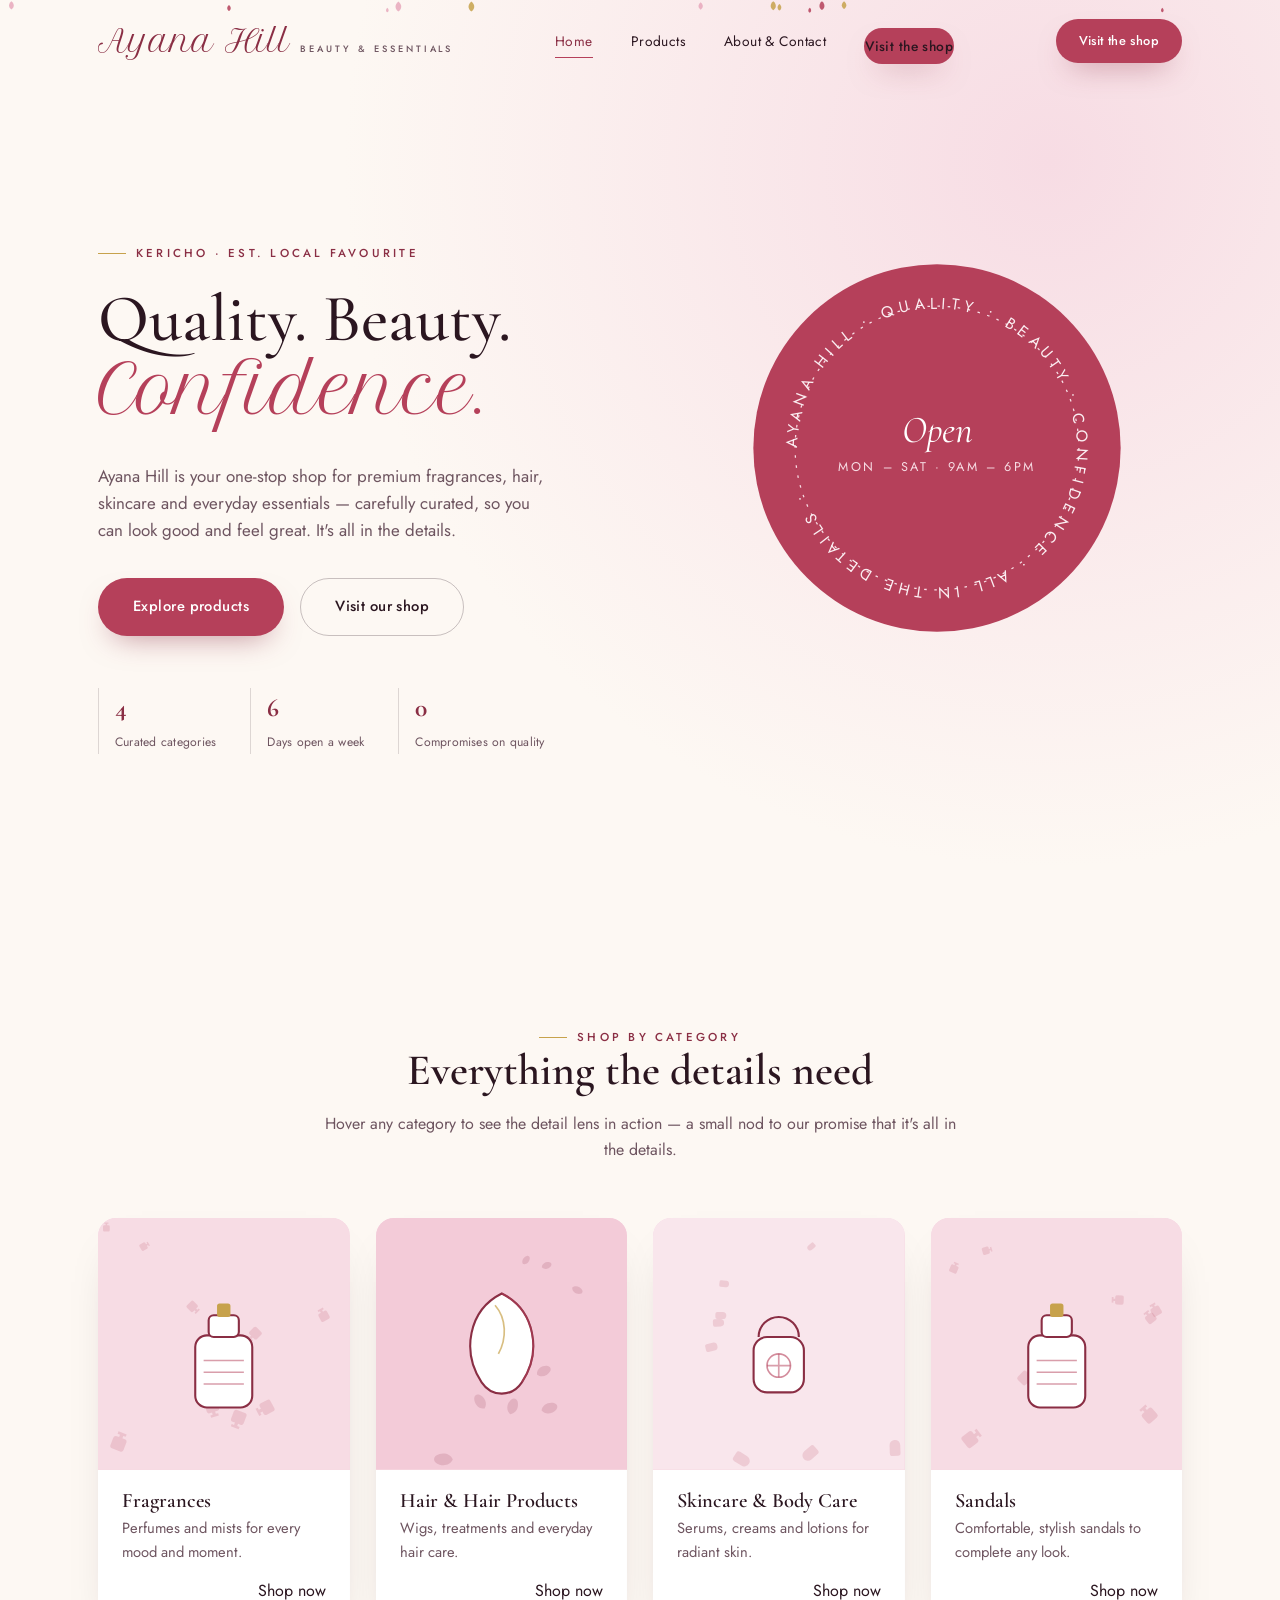
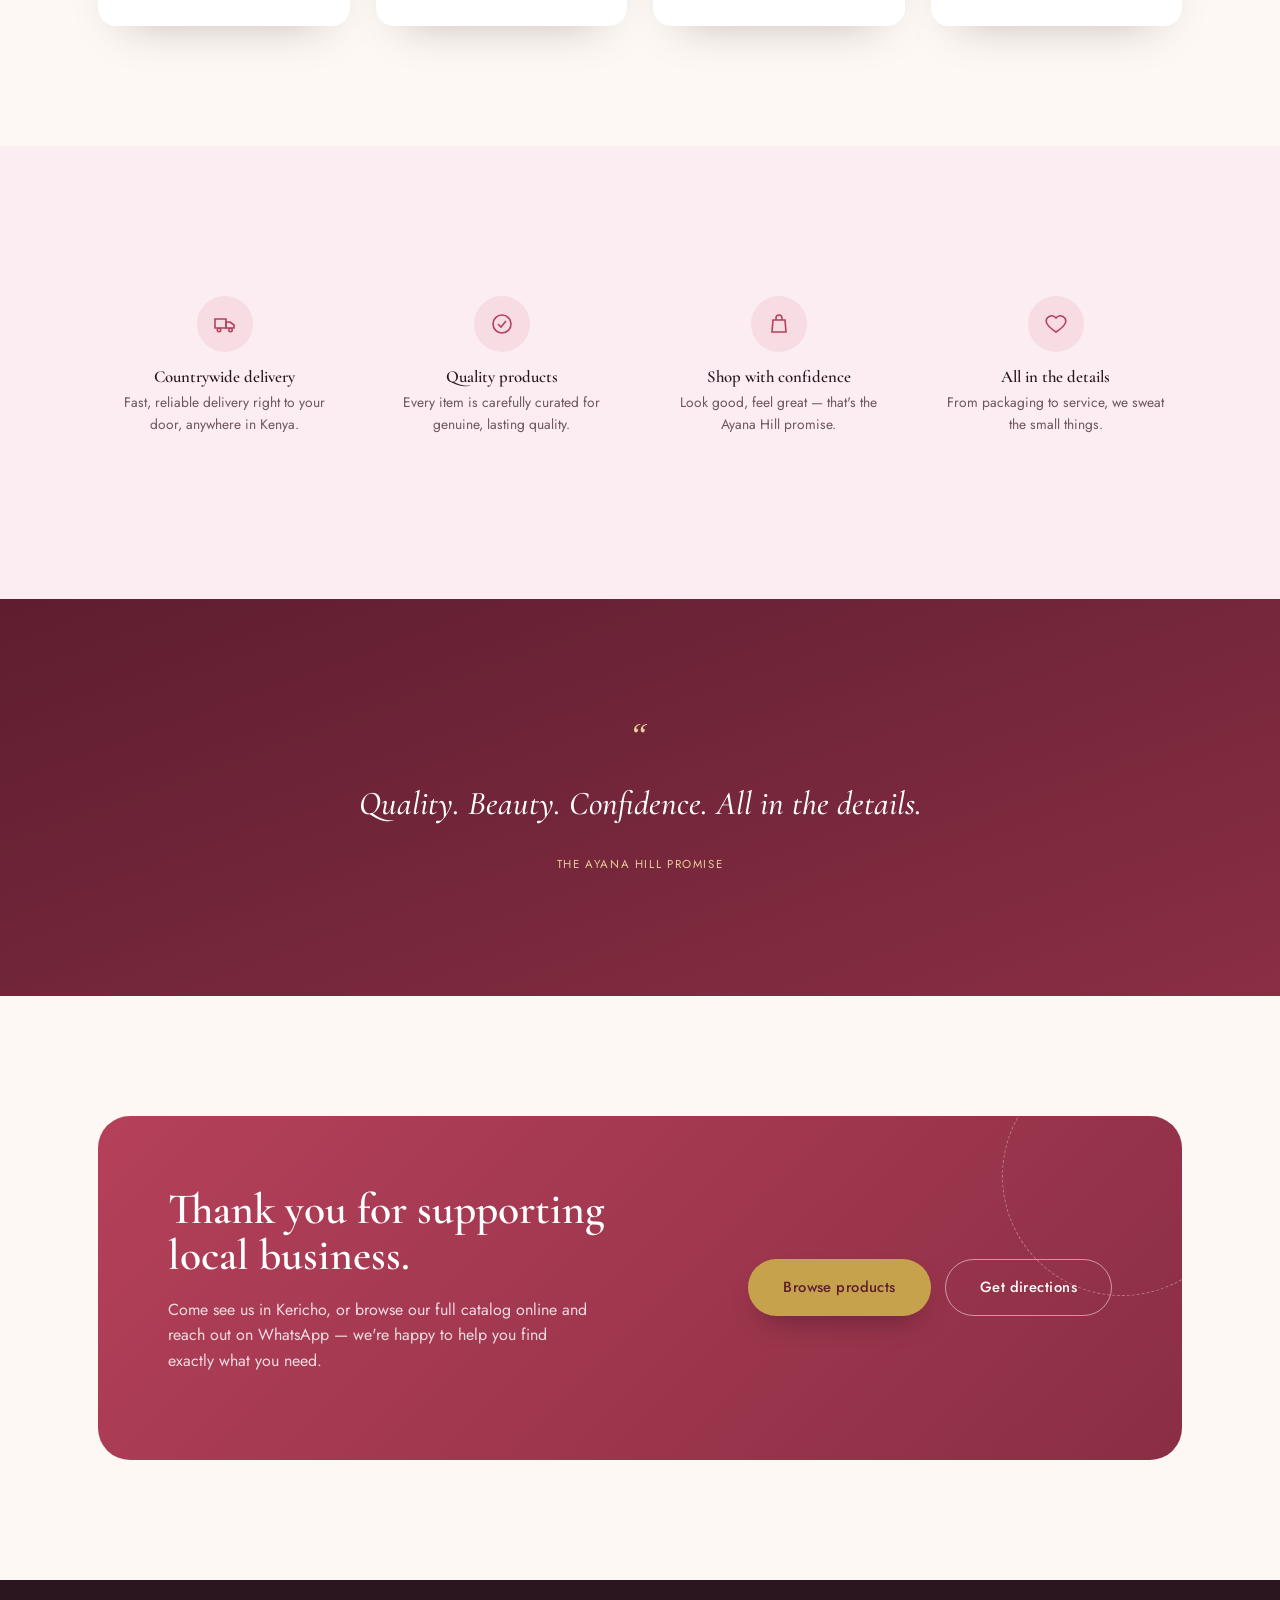
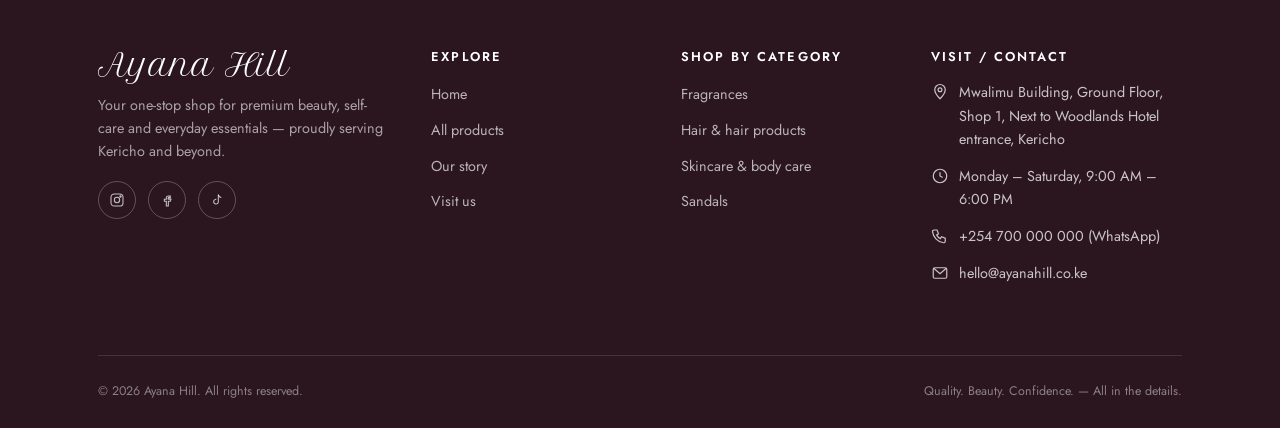
==== commit 7163ac90: "Fix mobile hero: replace oversized spinning circle with a compact inline open-seal badge that can't " ====
--- a/index.html
+++ b/index.html
@@ -27,6 +27,24 @@
           <a href="/products" class="btn">Explore products</a>
           <a href="/about#visit" class="btn ghost">Visit our shop</a>
         </div>
+
+        <!-- Compact seal shown only on mobile/tablet in place of the large spinning badge -->
+        <div class="mobile-seal" aria-hidden="true">
+          <svg viewBox="0 0 120 120" class="mobile-seal-ring">
+            <defs>
+              <path id="mSealPath" d="M 60,60 m -47,0 a 47,47 0 1,1 94,0 a 47,47 0 1,1 -94,0" />
+            </defs>
+            <circle cx="60" cy="60" r="58" fill="#B5405A"/>
+            <circle cx="60" cy="60" r="47" fill="none" stroke="#F7DCE4" stroke-width="1" stroke-dasharray="1.5 5"/>
+            <text font-family="Jost, sans-serif" font-size="6.4" letter-spacing="2.6" fill="#FBEDF1">
+              <textPath href="#mSealPath" startOffset="0%">AYANA HILL &#8226; OPEN NOW &#8226; </textPath>
+            </text>
+            <text x="60" y="57" text-anchor="middle" font-family="Cormorant Garamond, serif" font-style="italic" font-size="14" fill="#fff">Open</text>
+            <text x="60" y="70" text-anchor="middle" font-family="Jost, sans-serif" font-size="5" letter-spacing="1" fill="#F7DCE4">9AM–6PM</text>
+          </svg>
+          <span class="mobile-seal-label">Mon &ndash; Sat &#8226; Kericho</span>
+        </div>
+
         <div class="hero-stats">
           <div><strong>4</strong><span>Curated categories</span></div>
           <div><strong>6</strong><span>Days open a week</span></div>
--- a/css/style.css
+++ b/css/style.css
@@ -57,6 +57,13 @@
   max-width: 1180px;
   margin: 0 auto;
   padding: 0 clamp(20px, 5vw, 48px);
+}
+@media (min-width: 1440px){
+  .container{ max-width: 1320px; }
+}
+@media (min-width: 1920px){
+  .container{ max-width: 1520px; }
+  body{ font-size: 17px; }
 }
 
 .eyebrow{
@@ -178,6 +185,10 @@
 .nav-links{
   display:flex; align-items:center; gap:38px;
 }
+@media (max-width: 1150px) and (min-width: 881px){
+  .nav-links{ gap:22px; }
+  .brand{ font-size:1.6rem; }
+}
 .nav-links a{
   position:relative;
   font-size:.86rem;
@@ -244,30 +255,77 @@
 .hero{
   min-height: 100vh;
   display:flex; align-items:center;
-  padding-top: 120px; padding-bottom:60px;
+  padding-top: clamp(110px, 16vh, 150px); padding-bottom: clamp(40px, 6vh, 70px);
   background:
     radial-gradient(circle at 82% 18%, var(--blush) 0%, transparent 55%),
     linear-gradient(180deg, var(--cream), var(--cream));
   overflow:hidden;
 }
 .hero .container{
-  display:grid; grid-template-columns: 1.05fr .95fr; gap: 40px; align-items:center;
+  display:grid; grid-template-columns: 1.05fr .95fr; gap: clamp(28px, 4vw, 60px); align-items:center;
 }
 .hero-copy{ position:relative; z-index:2; }
 .hero-copy h1{ margin: .3em 0 .5em; }
 .hero-copy h1 em{ font-style:normal; }
 .hero-copy .lede{ max-width: 460px; font-size:1.06rem; }
 .hero-actions{ display:flex; gap:16px; margin-top: 34px; flex-wrap:wrap; }
-.hero-stats{ display:flex; gap:34px; margin-top:52px; flex-wrap:wrap; }
+.hero-stats{ display:flex; gap:clamp(20px,4vw,34px); margin-top:52px; flex-wrap:wrap; }
 .hero-stats div{ border-left:1px solid rgba(43,22,32,.15); padding-left:16px; }
 .hero-stats strong{ display:block; font-family:var(--font-display); font-size:1.6rem; color:var(--rose-dark); }
 .hero-stats span{ font-size:.76rem; color:var(--ink-soft); letter-spacing:.02em; }
 
-.hero-visual{ position:relative; height: 520px; z-index:1; }
+.hero-visual{ position:relative; height: clamp(300px, 42vw, 580px); z-index:1; }
 .hero-badge{
   position:absolute; top:6%; left:50%; transform:translateX(-50%);
-  width: 340px; height:340px;
+  width: clamp(220px, 30vw, 380px); height: clamp(220px, 30vw, 380px);
   animation: spin 34s linear infinite;
+}
+
+/* Tablets and phones: stack the hero instead of squeezing two columns */
+@media (max-width: 900px){
+  .hero{ min-height:auto; text-align:center; }
+  .hero .container{ grid-template-columns: 1fr; }
+  .hero-copy{ display:flex; flex-direction:column; align-items:center; }
+  .hero-copy .lede{ margin-left:auto; margin-right:auto; }
+  .hero-actions, .hero-stats{ justify-content:center; }
+  .hero-stats{ margin-top:30px; }
+  /* The large spinning circle doesn't have room here — the compact seal below takes over */
+  .hero-visual{ display:none; }
+}
+@media (max-width: 420px){
+  .hero-stats{ gap:18px; }
+  .hero-stats div{ padding-left:12px; }
+}
+
+/* Compact "open seal" — replaces the big spinning badge on small/medium screens.
+   Sits in normal document flow (never absolutely positioned over text), so it
+   can never overlap the heading, copy or buttons above/below it. */
+.mobile-seal{
+  display:none;
+}
+@media (max-width: 900px){
+  .mobile-seal{
+    display:flex;
+    flex-direction:column;
+    align-items:center;
+    gap:10px;
+    margin: 6px 0 8px;
+  }
+  .mobile-seal-ring{
+    width: 104px; height:104px;
+    animation: spin 34s linear infinite;
+    filter: drop-shadow(0 10px 18px rgba(138,46,68,.28));
+  }
+  .mobile-seal-label{
+    font-family: var(--font-body);
+    font-size: .72rem;
+    letter-spacing: .16em;
+    text-transform: uppercase;
+    color: var(--ink-soft);
+  }
+}
+@media (max-width: 420px){
+  .mobile-seal-ring{ width:88px; height:88px; }
 }
 @keyframes spin{ to{ transform: translateX(-50%) rotate(360deg); } }
 .hero-blossom{ position:absolute; inset:0; }
@@ -404,6 +462,7 @@
   padding: 70px 0 26px;
 }
 .footer-grid{ display:grid; grid-template-columns: 1.4fr 1fr 1fr 1.2fr; gap: 40px; }
+@media (max-width: 1150px){ .footer-grid{ gap:26px; } }
 @media (max-width: 880px){ .footer-grid{ grid-template-columns: 1fr 1fr; } }
 @media (max-width: 560px){ .footer-grid{ grid-template-columns: 1fr; } }
 .footer-grid h4{ color:#fff; font-family:var(--font-body); font-size:.8rem; letter-spacing:.16em; text-transform:uppercase; margin-bottom:18px; font-weight:600; }
@@ -490,7 +549,7 @@
 .info-card h4{ margin-bottom:.3em; font-size:1.05rem; }
 .info-card p{ font-size:.9rem; margin-bottom:4px; }
 
-.map-wrap{ border-radius: var(--radius-lg); overflow:hidden; box-shadow: var(--shadow-soft); height: 380px; }
+.map-wrap{ border-radius: var(--radius-lg); overflow:hidden; box-shadow: var(--shadow-soft); height: clamp(260px, 40vw, 380px); }
 .map-wrap iframe{ width:100%; height:100%; border:0; filter: saturate(.85) contrast(1.02); }
 
 .contact-form{ display:grid; gap: 18px; }
@@ -509,6 +568,29 @@
 .field textarea{ resize: vertical; min-height:120px; }
 .form-note{ font-size: .8rem; color: var(--ink-soft); }
 
+/* -------------------- Small-phone refinements -------------------- */
+@media (max-width: 480px){
+  .btn{ padding: 14px 26px; font-size: .87rem; width:100%; }
+  .hero-actions .btn{ width:100%; }
+  .hero-actions{ flex-direction:column; align-items:stretch; }
+  .cta-banner{ padding: clamp(30px, 8vw, 50px) 24px; text-align:center; justify-content:center; }
+  .cta-banner > div{ max-width:100%; }
+  .cta-banner .btn{ width:100%; }
+  .detail-card .card-body{ padding: 18px 18px 0; }
+  .detail-card .card-cta{ padding: 0 18px; }
+  .back-to-top{ right:16px; bottom:16px; width:44px; height:44px; }
+  .filter-row{ gap:8px; }
+  .filter-btn{ padding: 8px 16px; font-size:.78rem; }
+  .footer-bottom{ flex-direction:column; align-items:flex-start; gap:8px; }
+}
+
+/* -------------------- Large screens: TVs, ultrawide monitors -------------------- */
+@media (min-width: 1600px){
+  .grid-4{ gap: 32px; }
+  .product-grid, .grid-3{ gap: 36px; }
+  .section{ padding: clamp(90px, 8vw, 140px) 0; }
+}
+
 /* Utility */
 .mt-0{ margin-top:0; }
 .center{ text-align:center; }
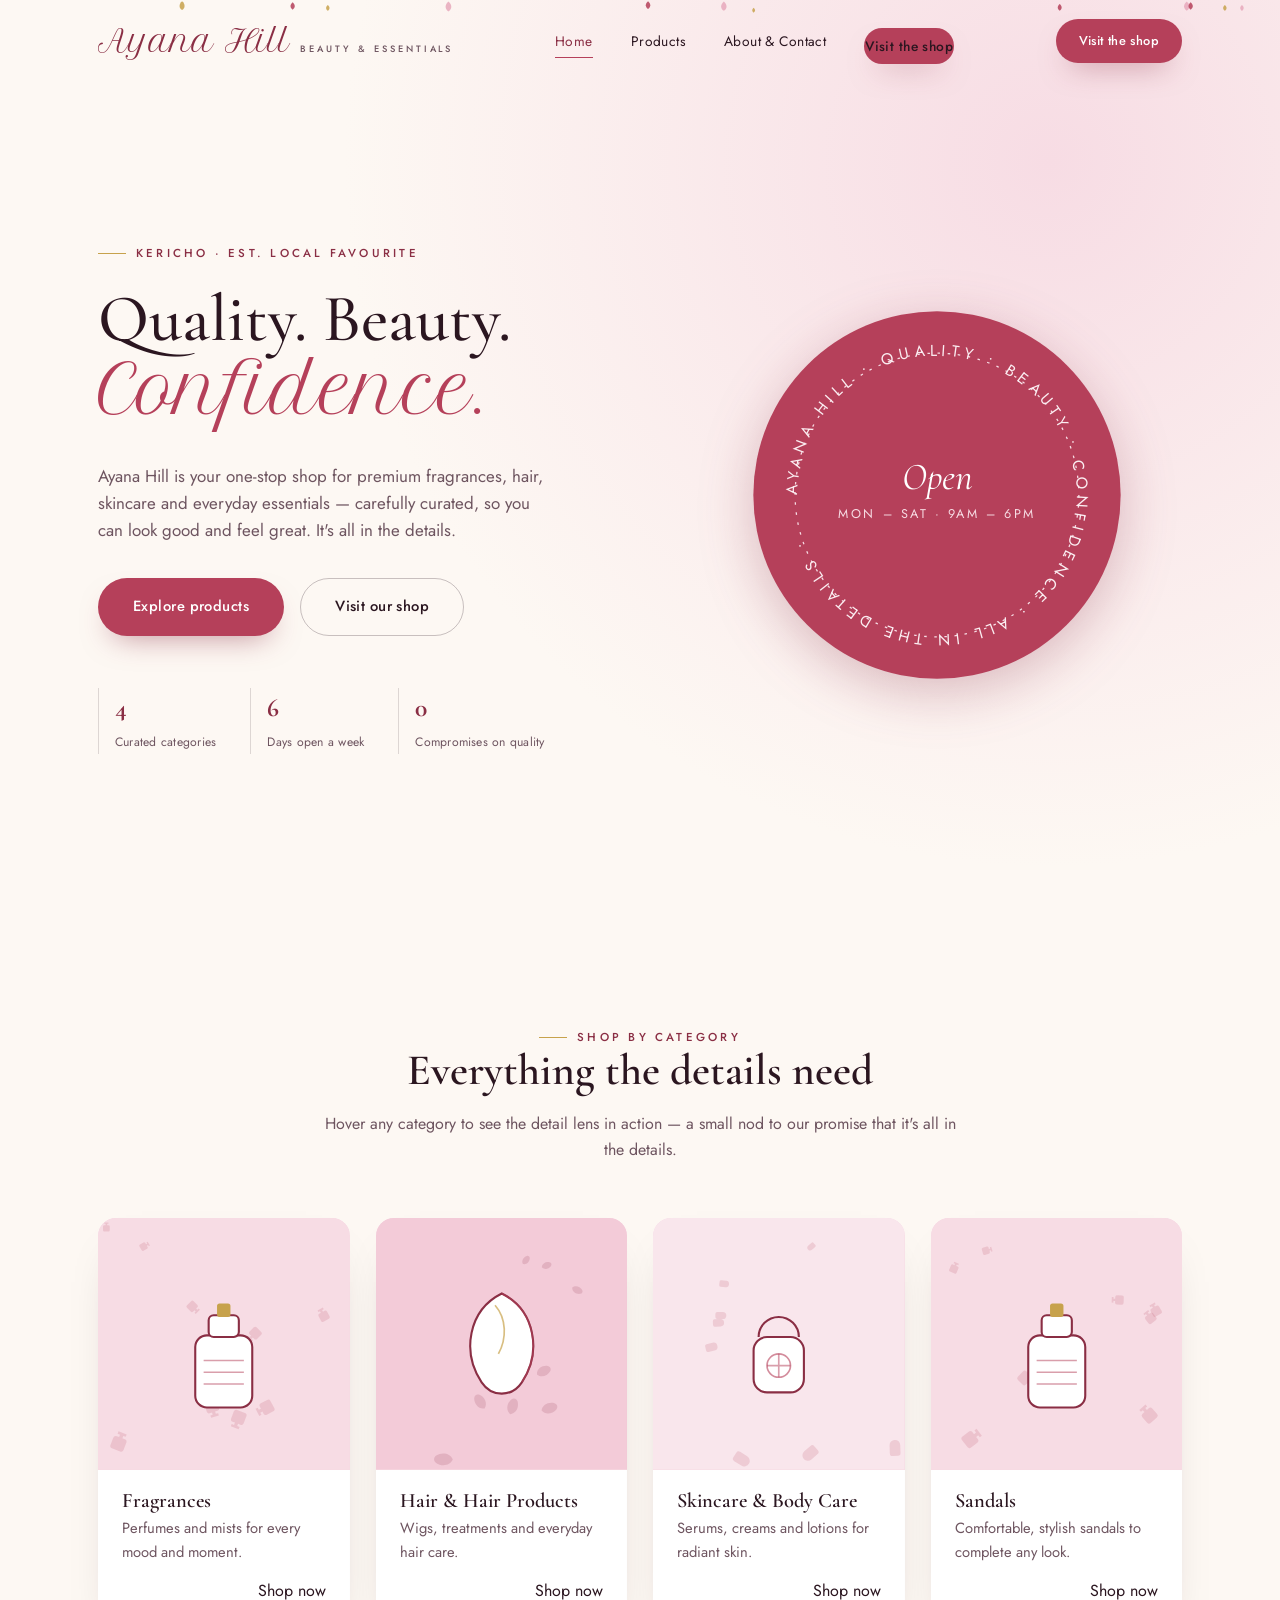
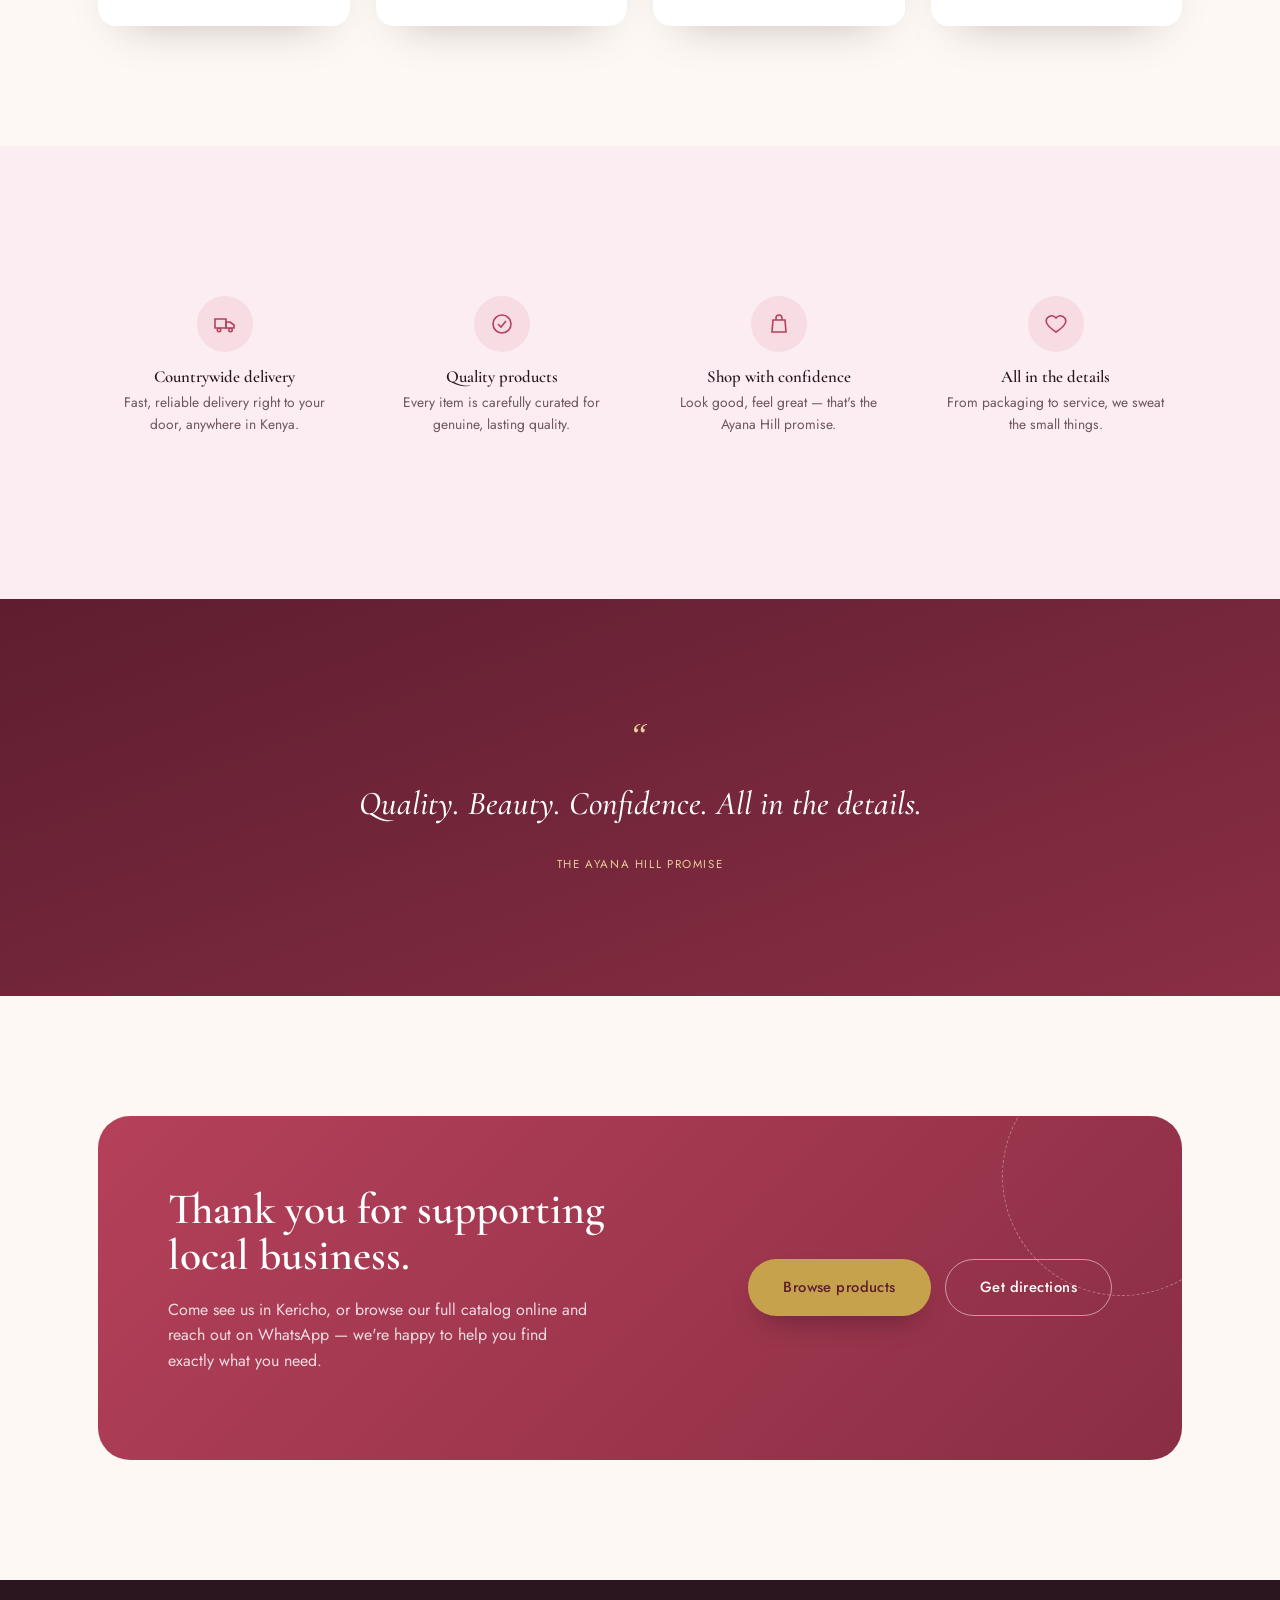
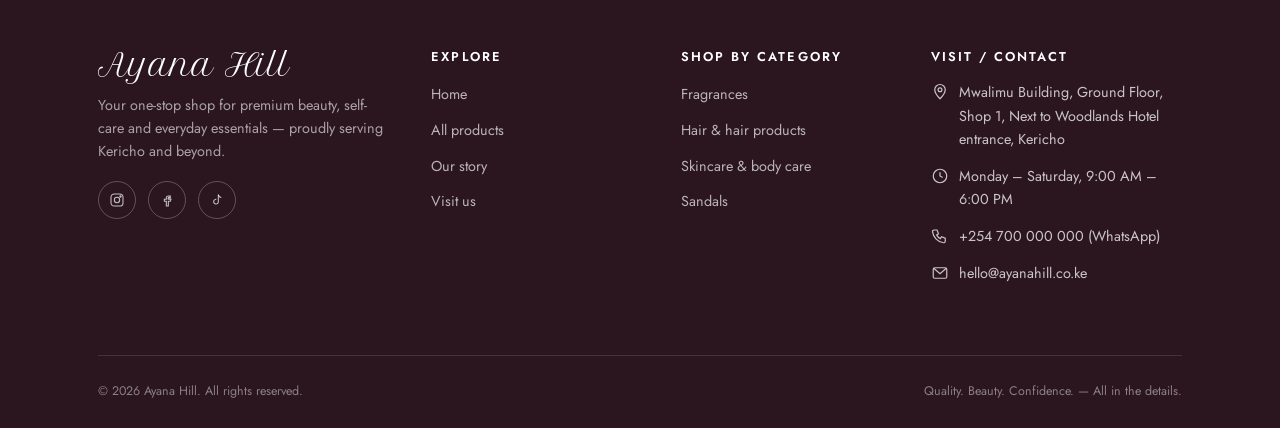
==== commit ed24ba6b: "Unify hero to a single fluid wheel across all screens; add tap-triggered petal bursts and button rip" ====
--- a/index.html
+++ b/index.html
@@ -19,38 +19,6 @@
   <section class="hero">
     <div class="hero-blossom" id="petalField" aria-hidden="true"></div>
     <div class="container">
-      <div class="hero-copy">
-        <span class="eyebrow">Kericho · Est. local favourite</span>
-        <h1>Quality. Beauty.<br><span class="script">Confidence.</span></h1>
-        <p class="lede">Ayana Hill is your one-stop shop for premium fragrances, hair, skincare and everyday essentials — carefully curated, so you can look good and feel great. It's all in the details.</p>
-        <div class="hero-actions">
-          <a href="/products" class="btn">Explore products</a>
-          <a href="/about#visit" class="btn ghost">Visit our shop</a>
-        </div>
-
-        <!-- Compact seal shown only on mobile/tablet in place of the large spinning badge -->
-        <div class="mobile-seal" aria-hidden="true">
-          <svg viewBox="0 0 120 120" class="mobile-seal-ring">
-            <defs>
-              <path id="mSealPath" d="M 60,60 m -47,0 a 47,47 0 1,1 94,0 a 47,47 0 1,1 -94,0" />
-            </defs>
-            <circle cx="60" cy="60" r="58" fill="#B5405A"/>
-            <circle cx="60" cy="60" r="47" fill="none" stroke="#F7DCE4" stroke-width="1" stroke-dasharray="1.5 5"/>
-            <text font-family="Jost, sans-serif" font-size="6.4" letter-spacing="2.6" fill="#FBEDF1">
-              <textPath href="#mSealPath" startOffset="0%">AYANA HILL &#8226; OPEN NOW &#8226; </textPath>
-            </text>
-            <text x="60" y="57" text-anchor="middle" font-family="Cormorant Garamond, serif" font-style="italic" font-size="14" fill="#fff">Open</text>
-            <text x="60" y="70" text-anchor="middle" font-family="Jost, sans-serif" font-size="5" letter-spacing="1" fill="#F7DCE4">9AM–6PM</text>
-          </svg>
-          <span class="mobile-seal-label">Mon &ndash; Sat &#8226; Kericho</span>
-        </div>
-
-        <div class="hero-stats">
-          <div><strong>4</strong><span>Curated categories</span></div>
-          <div><strong>6</strong><span>Days open a week</span></div>
-          <div><strong>0</strong><span>Compromises on quality</span></div>
-        </div>
-      </div>
       <div class="hero-visual" aria-hidden="true">
         <svg class="hero-badge" viewBox="0 0 300 300">
           <defs>
@@ -66,6 +34,20 @@
           <text x="150" y="145" text-anchor="middle" font-family="Cormorant Garamond, serif" font-style="italic" font-size="30" fill="#fff">Open</text>
           <text x="150" y="168" text-anchor="middle" font-family="Jost, sans-serif" font-size="10" letter-spacing="2" fill="#F7DCE4">MON – SAT · 9AM – 6PM</text>
         </svg>
+      </div>
+      <div class="hero-copy">
+        <span class="eyebrow">Kericho · Est. local favourite</span>
+        <h1>Quality. Beauty.<br><span class="script">Confidence.</span></h1>
+        <p class="lede">Ayana Hill is your one-stop shop for premium fragrances, hair, skincare and everyday essentials — carefully curated, so you can look good and feel great. It's all in the details.</p>
+        <div class="hero-actions">
+          <a href="/products" class="btn">Explore products</a>
+          <a href="/about#visit" class="btn ghost">Visit our shop</a>
+        </div>
+        <div class="hero-stats">
+          <div><strong>4</strong><span>Curated categories</span></div>
+          <div><strong>6</strong><span>Days open a week</span></div>
+          <div><strong>0</strong><span>Compromises on quality</span></div>
+        </div>
       </div>
     </div>
   </section>
--- a/css/style.css
+++ b/css/style.css
@@ -264,7 +264,10 @@
 .hero .container{
   display:grid; grid-template-columns: 1.05fr .95fr; gap: clamp(28px, 4vw, 60px); align-items:center;
 }
-.hero-copy{ position:relative; z-index:2; }
+/* Source order is: hero-visual, then hero-copy (wheel-first suits mobile).
+   On desktop we flip the visual order so copy reads left, wheel sits right. */
+.hero-visual{ order:2; }
+.hero-copy{ order:1; position:relative; z-index:2; }
 .hero-copy h1{ margin: .3em 0 .5em; }
 .hero-copy h1 em{ font-style:normal; }
 .hero-copy .lede{ max-width: 460px; font-size:1.06rem; }
@@ -274,60 +277,36 @@
 .hero-stats strong{ display:block; font-family:var(--font-display); font-size:1.6rem; color:var(--rose-dark); }
 .hero-stats span{ font-size:.76rem; color:var(--ink-soft); letter-spacing:.02em; }
 
-.hero-visual{ position:relative; height: clamp(300px, 42vw, 580px); z-index:1; }
+/* The one wheel — sized fluidly with clamp() so it scales cleanly from the
+   smallest phone up through desktop and never needs a second, different design. */
+.hero-visual{
+  display:flex; align-items:center; justify-content:center;
+  padding: 6px 0;
+}
 .hero-badge{
-  position:absolute; top:6%; left:50%; transform:translateX(-50%);
-  width: clamp(220px, 30vw, 380px); height: clamp(220px, 30vw, 380px);
+  width: clamp(150px, 46vw, 380px);
+  height: clamp(150px, 46vw, 380px);
   animation: spin 34s linear infinite;
-}
-
-/* Tablets and phones: stack the hero instead of squeezing two columns */
+  filter: drop-shadow(0 14px 26px rgba(138,46,68,.28));
+}
+
+/* Tablets and phones: stack the hero — wheel first (its own breathing room),
+   headline and copy below, fully in normal flow so nothing can overlap. */
 @media (max-width: 900px){
   .hero{ min-height:auto; text-align:center; }
   .hero .container{ grid-template-columns: 1fr; }
-  .hero-copy{ display:flex; flex-direction:column; align-items:center; }
+  .hero-visual{ order:1; margin-bottom: 6px; }
+  .hero-copy{ order:2; display:flex; flex-direction:column; align-items:center; }
   .hero-copy .lede{ margin-left:auto; margin-right:auto; }
   .hero-actions, .hero-stats{ justify-content:center; }
   .hero-stats{ margin-top:30px; }
-  /* The large spinning circle doesn't have room here — the compact seal below takes over */
-  .hero-visual{ display:none; }
 }
 @media (max-width: 420px){
   .hero-stats{ gap:18px; }
   .hero-stats div{ padding-left:12px; }
-}
-
-/* Compact "open seal" — replaces the big spinning badge on small/medium screens.
-   Sits in normal document flow (never absolutely positioned over text), so it
-   can never overlap the heading, copy or buttons above/below it. */
-.mobile-seal{
-  display:none;
-}
-@media (max-width: 900px){
-  .mobile-seal{
-    display:flex;
-    flex-direction:column;
-    align-items:center;
-    gap:10px;
-    margin: 6px 0 8px;
-  }
-  .mobile-seal-ring{
-    width: 104px; height:104px;
-    animation: spin 34s linear infinite;
-    filter: drop-shadow(0 10px 18px rgba(138,46,68,.28));
-  }
-  .mobile-seal-label{
-    font-family: var(--font-body);
-    font-size: .72rem;
-    letter-spacing: .16em;
-    text-transform: uppercase;
-    color: var(--ink-soft);
-  }
-}
-@media (max-width: 420px){
-  .mobile-seal-ring{ width:88px; height:88px; }
-}
-@keyframes spin{ to{ transform: translateX(-50%) rotate(360deg); } }
+  .hero-badge{ width: 42vw; height:42vw; }
+}
+@keyframes spin{ to{ transform: rotate(360deg); } }
 .hero-blossom{ position:absolute; inset:0; }
 .petal{
   position:absolute; opacity:.85;
@@ -338,6 +317,40 @@
   10%{ opacity:.9; }
   to{ transform: translateY(560px) rotate(340deg); opacity:0; }
 }
+
+/* Tap/click petal burst — a small on-brand reward triggered from wherever
+   the person interacts with the page. Purely decorative, ignores clicks. */
+.tap-petal{
+  position:fixed;
+  pointer-events:none;
+  z-index:9999;
+  transform: translate(-50%,-50%);
+  animation: tap-fall ease-out forwards;
+  will-change: transform, opacity;
+}
+@keyframes tap-fall{
+  0%{ transform: translate(-50%,-50%) translate(0,0) rotate(0deg); opacity:1; }
+  100%{ transform: translate(-50%,-50%) translate(var(--dx), var(--dy)) rotate(var(--rot)); opacity:0; }
+}
+
+/* Button ripple — soft tactile feedback on tap/click */
+.btn-ripple{
+  position:absolute;
+  border-radius:50%;
+  background: rgba(255,255,255,.4);
+  pointer-events:none;
+  transform: scale(0);
+  animation: ripple-out .7s ease-out forwards;
+  z-index:0;
+}
+.btn.ghost .btn-ripple{ background: rgba(43,22,32,.14); }
+.btn.on-dark .btn-ripple{ background: rgba(94,30,48,.2); }
+@keyframes ripple-out{
+  to{ transform: scale(1); opacity:0; }
+}
+.filter-btn{ position:relative; overflow:hidden; }
+.filter-btn .btn-ripple{ background: rgba(181,64,90,.18); }
+.filter-btn.active .btn-ripple{ background: rgba(255,255,255,.4); }
 
 /* -------------------- Section scaffolding -------------------- */
 .section{ padding: clamp(70px, 10vw, 120px) 0; }
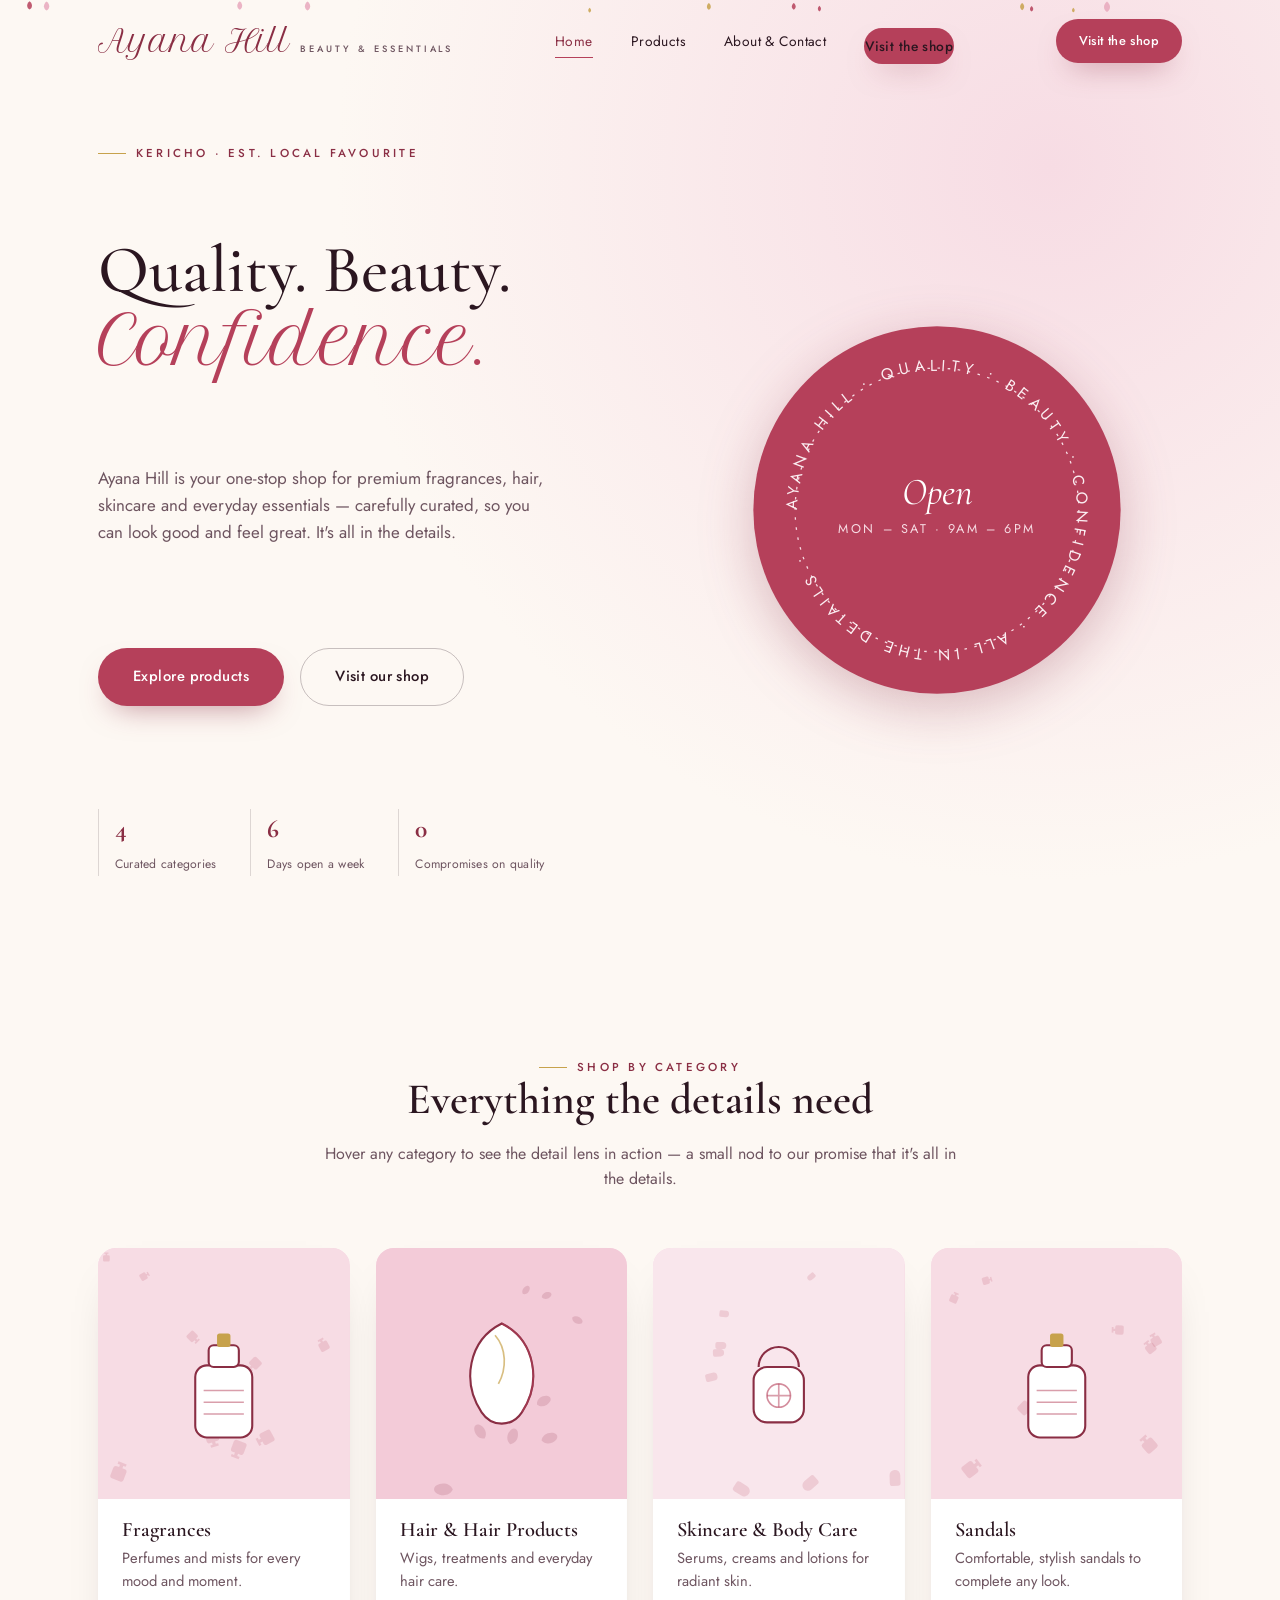
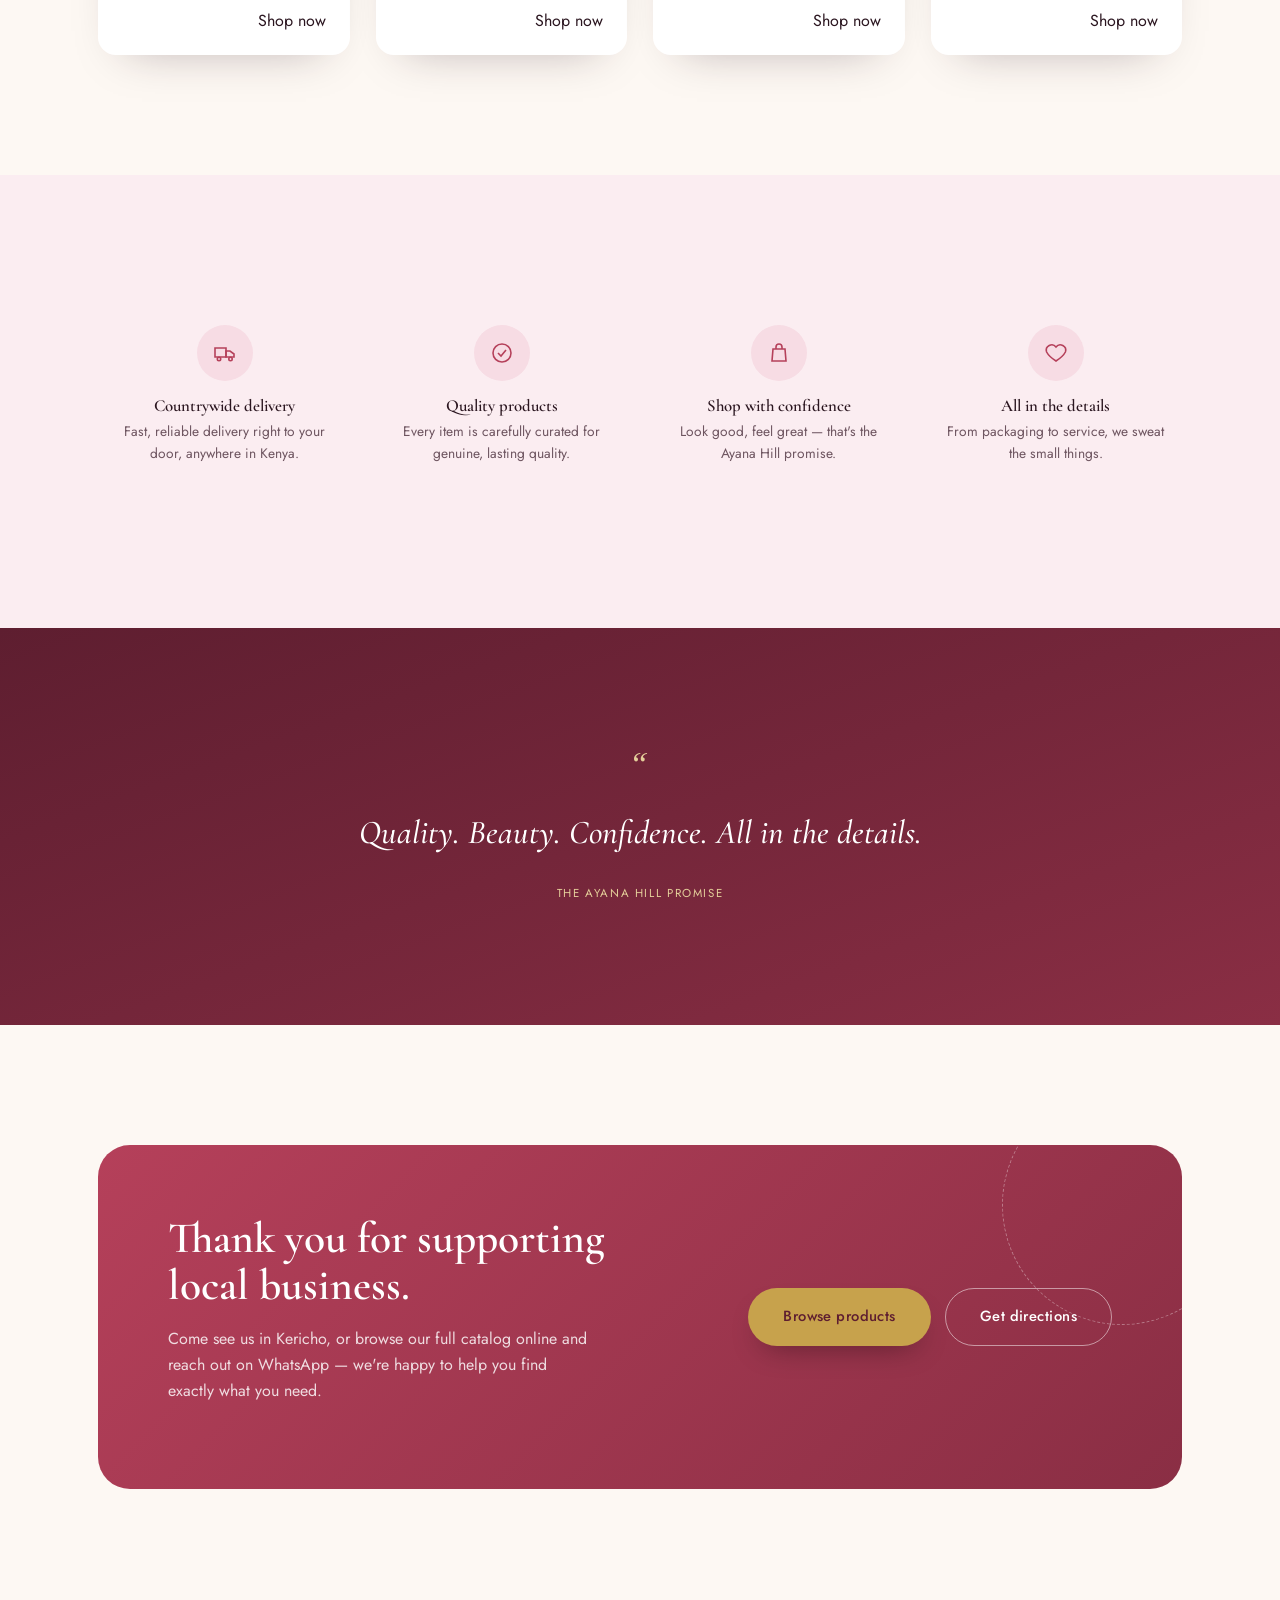
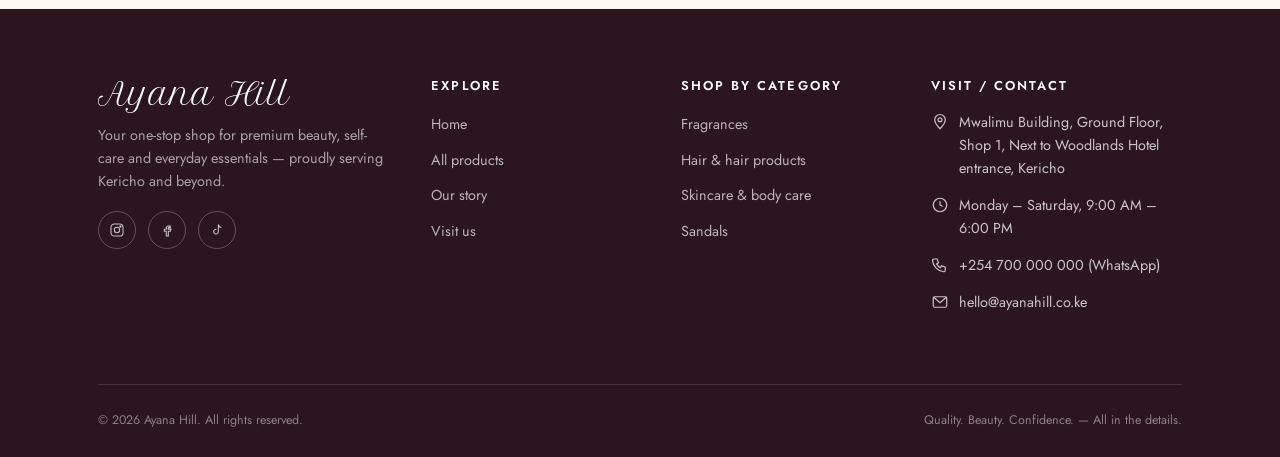
==== commit 3870031f: "feat: add soft drifting blush clouds to hero — nudge on tap with petals" ====
--- a/index.html
+++ b/index.html
@@ -17,6 +17,7 @@
 <main>
   <!-- ============ HERO ============ -->
   <section class="hero">
+    <div class="hero-clouds" id="cloudField" aria-hidden="true"></div>
     <div class="hero-blossom" id="petalField" aria-hidden="true"></div>
     <div class="container">
       <div class="hero-visual" aria-hidden="true">
--- a/css/style.css
+++ b/css/style.css
@@ -261,18 +261,31 @@
     linear-gradient(180deg, var(--cream), var(--cream));
   overflow:hidden;
 }
+
+/* hero-copy is a pass-through wrapper: display:contents lets its children
+   (eyebrow, heading, lede, actions, stats) join the parent grid directly,
+   so we can place the wheel between any two of them per breakpoint without
+   touching the DOM or duplicating markup. */
+.hero-copy{ display:contents; }
+
 .hero .container{
-  display:grid; grid-template-columns: 1.05fr .95fr; gap: clamp(28px, 4vw, 60px); align-items:center;
-}
-/* Source order is: hero-visual, then hero-copy (wheel-first suits mobile).
-   On desktop we flip the visual order so copy reads left, wheel sits right. */
-.hero-visual{ order:2; }
-.hero-copy{ order:1; position:relative; z-index:2; }
-.hero-copy h1{ margin: .3em 0 .5em; }
-.hero-copy h1 em{ font-style:normal; }
-.hero-copy .lede{ max-width: 460px; font-size:1.06rem; }
-.hero-actions{ display:flex; gap:16px; margin-top: 34px; flex-wrap:wrap; }
-.hero-stats{ display:flex; gap:clamp(20px,4vw,34px); margin-top:52px; flex-wrap:wrap; }
+  display:grid;
+  grid-template-columns: 1.05fr .95fr;
+  gap: clamp(28px, 4vw, 60px);
+  align-items:center;
+  grid-template-areas:
+    "eyebrow visual"
+    "heading visual"
+    "lede    visual"
+    "actions visual"
+    "stats   visual";
+}
+.hero-copy > .eyebrow{ grid-area: eyebrow; }
+.hero-copy > h1{ grid-area: heading; margin: .3em 0 .5em; }
+.hero-copy > h1 em{ font-style:normal; }
+.hero-copy > .lede{ grid-area: lede; max-width: 460px; font-size:1.06rem; }
+.hero-actions{ grid-area: actions; display:flex; gap:16px; margin-top: 34px; flex-wrap:wrap; }
+.hero-stats{ grid-area: stats; display:flex; gap:clamp(20px,4vw,34px); margin-top:52px; flex-wrap:wrap; }
 .hero-stats div{ border-left:1px solid rgba(43,22,32,.15); padding-left:16px; }
 .hero-stats strong{ display:block; font-family:var(--font-display); font-size:1.6rem; color:var(--rose-dark); }
 .hero-stats span{ font-size:.76rem; color:var(--ink-soft); letter-spacing:.02em; }
@@ -280,6 +293,7 @@
 /* The one wheel — sized fluidly with clamp() so it scales cleanly from the
    smallest phone up through desktop and never needs a second, different design. */
 .hero-visual{
+  grid-area: visual;
   display:flex; align-items:center; justify-content:center;
   padding: 6px 0;
 }
@@ -290,23 +304,77 @@
   filter: drop-shadow(0 14px 26px rgba(138,46,68,.28));
 }
 
-/* Tablets and phones: stack the hero — wheel first (its own breathing room),
-   headline and copy below, fully in normal flow so nothing can overlap. */
+/* Tablets and phones: single column, wheel brought back in — small,
+   self-contained, and given its own centered grid slot between the
+   description and the call-to-action buttons so it never crowds or
+   sits behind the text. */
 @media (max-width: 900px){
   .hero{ min-height:auto; text-align:center; }
-  .hero .container{ grid-template-columns: 1fr; }
-  .hero-visual{ order:1; margin-bottom: 6px; }
-  .hero-copy{ order:2; display:flex; flex-direction:column; align-items:center; }
-  .hero-copy .lede{ margin-left:auto; margin-right:auto; }
+  .hero .container{
+    grid-template-columns: 1fr;
+    justify-items:center;
+    grid-template-areas:
+      "eyebrow"
+      "heading"
+      "lede"
+      "actions"
+      "stats";
+  }
+  .hero-copy > .lede{ margin-left:auto; margin-right:auto; }
   .hero-actions, .hero-stats{ justify-content:center; }
   .hero-stats{ margin-top:30px; }
+  .hero-visual{ display:none; }
 }
 @media (max-width: 420px){
   .hero-stats{ gap:18px; }
   .hero-stats div{ padding-left:12px; }
-  .hero-badge{ width: 42vw; height:42vw; }
+}
+
+/* Phone turned sideways: width can jump past the 900px breakpoint (large
+   phones are ~900-930px wide in landscape) while height drops to ~350-430px.
+   Height is the real constraint here, not width, so key off max-height
+   directly — this catches phone landscape regardless of exact width and
+   leaves tablets/desktops (which stay tall even in landscape) untouched. */
+@media (orientation: landscape) and (max-height: 560px){
+  .hero{
+    min-height: auto;
+    padding-top: clamp(56px, 12vh, 90px);
+    padding-bottom: clamp(16px, 4vh, 28px);
+  }
+  .hero-visual{ margin: 4px 0; }
+  .hero-badge{
+    width: clamp(100px, 24vh, 190px);
+    height: clamp(100px, 24vh, 190px);
+  }
+  .hero-actions{ margin-top: 14px; }
+  .hero-stats{ margin-top: 16px; }
 }
 @keyframes spin{ to{ transform: rotate(360deg); } }
+/* Drifting background clouds — very soft, barely-there pink shapes
+   that float slowly across the hero and nudge gently on tap/click */
+.hero-clouds{
+  position:absolute; inset:0;
+  pointer-events:none;
+  overflow:hidden;
+  z-index:0;
+}
+.cloud{
+  position:absolute;
+  opacity:0;
+  animation: cloud-drift linear infinite;
+  will-change: transform, opacity;
+  transition: transform 1.2s cubic-bezier(.25,.46,.45,.94);
+}
+.cloud svg{ display:block; }
+@keyframes cloud-drift{
+  0%  { transform: translateX(-18%) translateY(0);   opacity:0; }
+  8%  { opacity:1; }
+  90% { opacity:.7; }
+  100%{ transform: translateX(108%) translateY(-18px); opacity:0; }
+}
+/* nudge class added/removed by JS on pointer events */
+.cloud.nudge{ transform: translateY(-12px) scale(1.04) !important; }
+
 .hero-blossom{ position:absolute; inset:0; }
 .petal{
   position:absolute; opacity:.85;
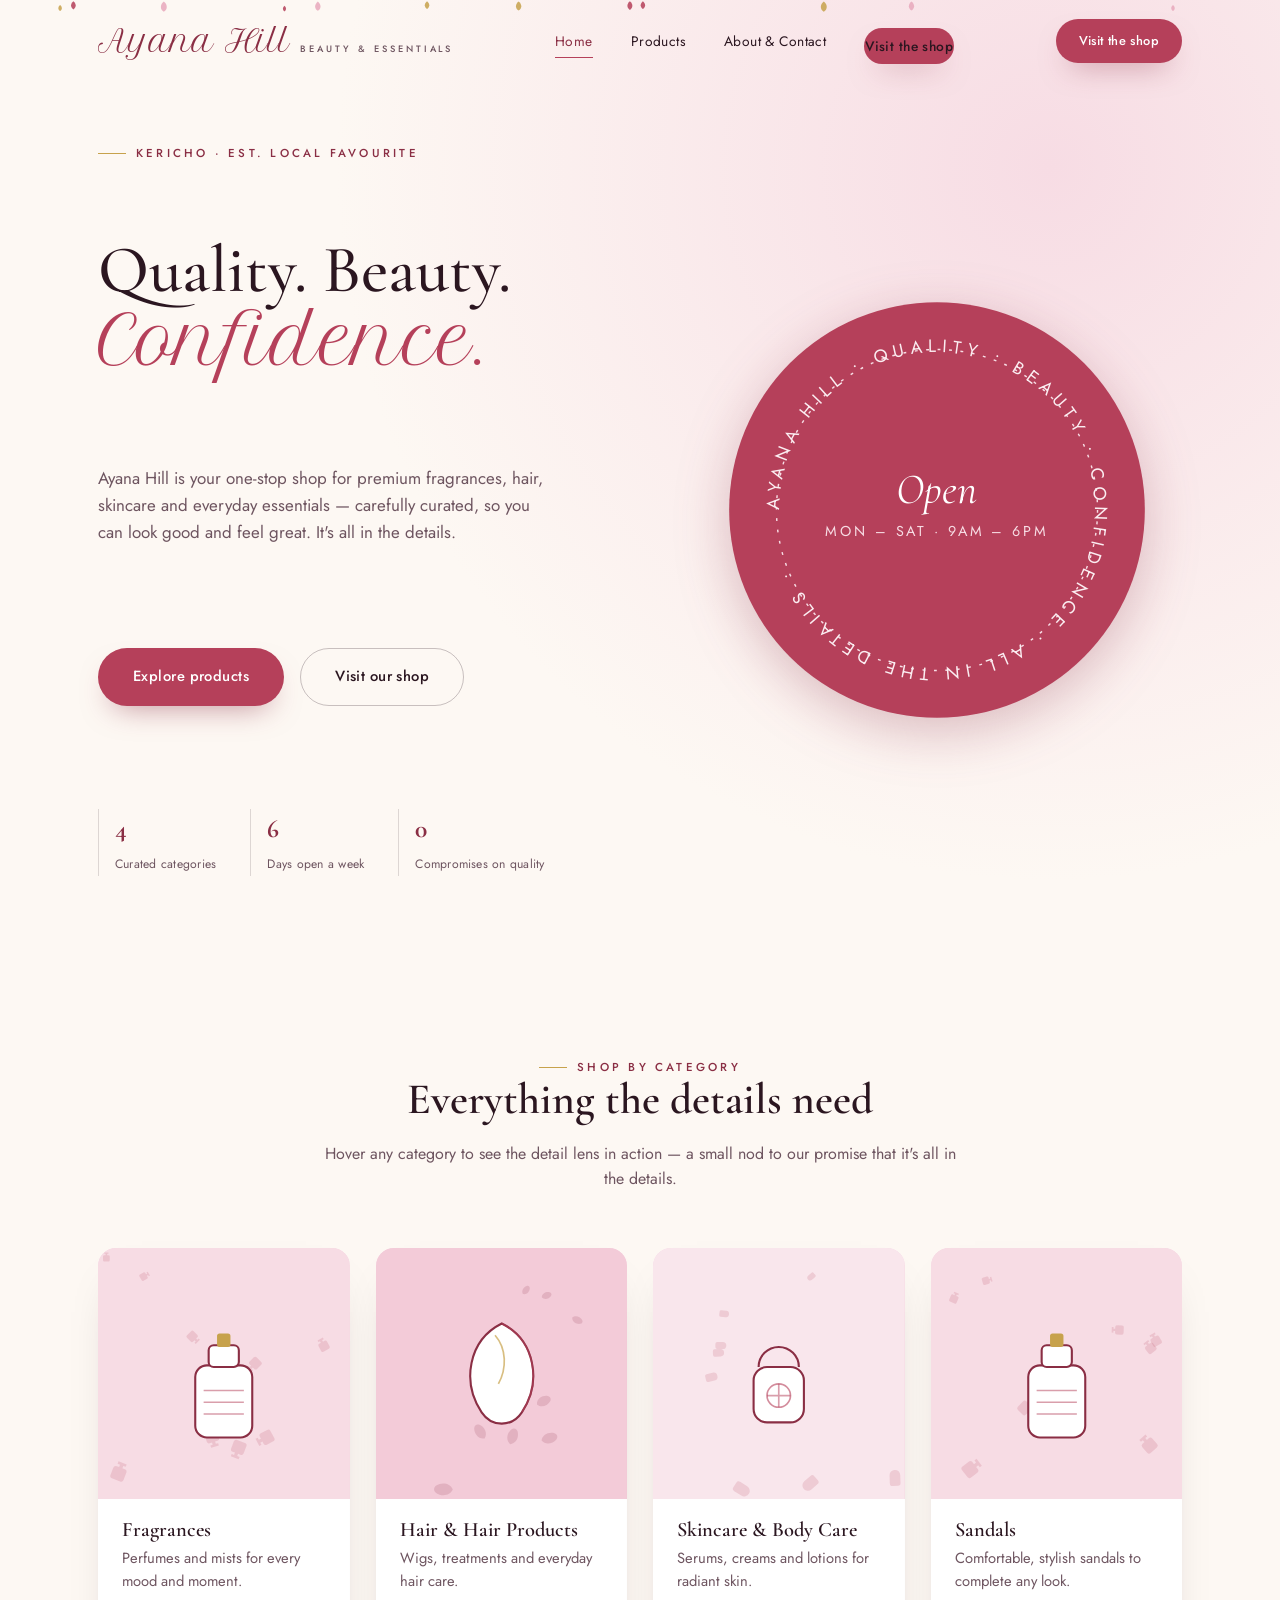
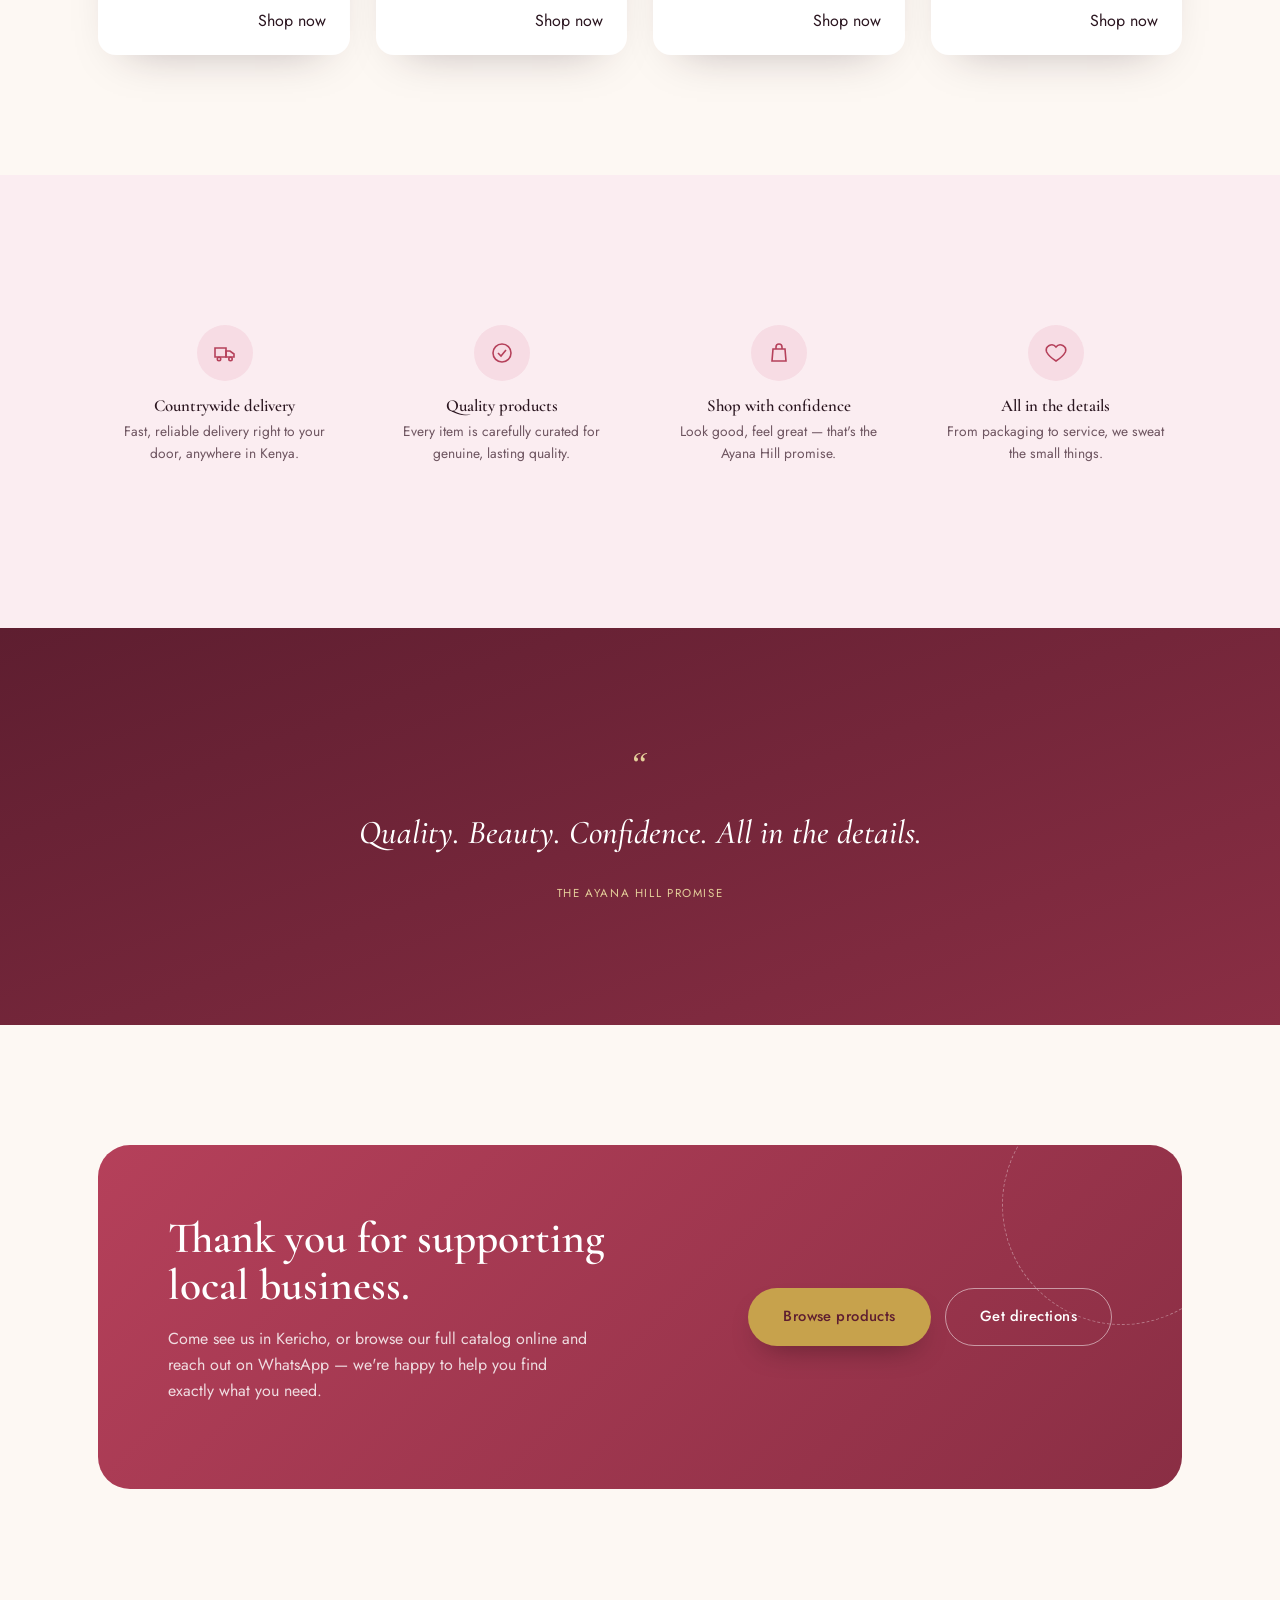
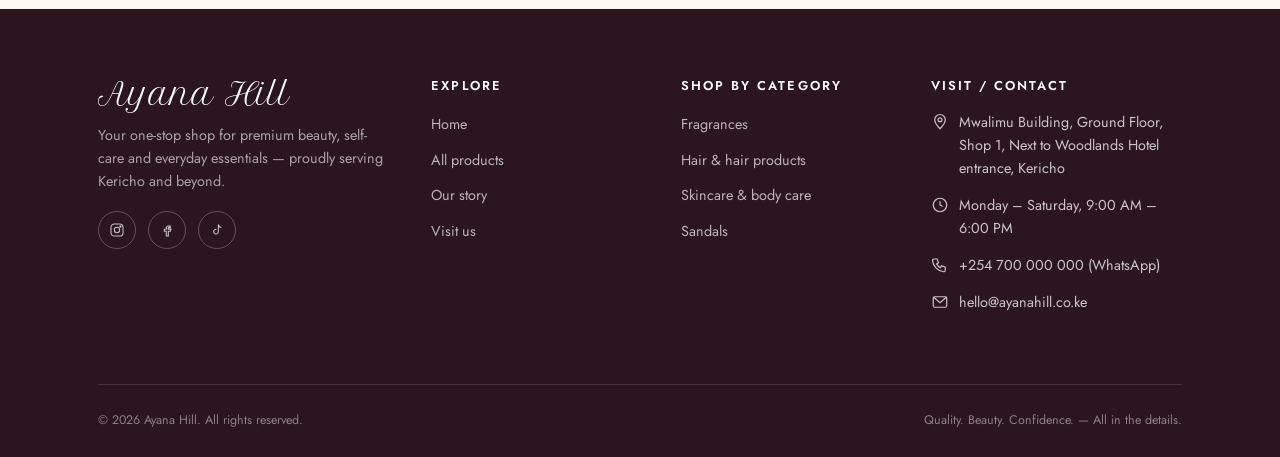
==== commit f57718cd: "revert: remove cloud effect entirely" ====
--- a/index.html
+++ b/index.html
@@ -17,7 +17,6 @@
 <main>
   <!-- ============ HERO ============ -->
   <section class="hero">
-    <div class="hero-clouds" id="cloudField" aria-hidden="true"></div>
     <div class="hero-blossom" id="petalField" aria-hidden="true"></div>
     <div class="container">
       <div class="hero-visual" aria-hidden="true">
--- a/css/style.css
+++ b/css/style.css
@@ -298,8 +298,8 @@
   padding: 6px 0;
 }
 .hero-badge{
-  width: clamp(150px, 46vw, 380px);
-  height: clamp(150px, 46vw, 380px);
+  width: clamp(170px, 50vw, 430px);
+  height: clamp(170px, 50vw, 430px);
   animation: spin 34s linear infinite;
   filter: drop-shadow(0 14px 26px rgba(138,46,68,.28));
 }
@@ -350,30 +350,6 @@
   .hero-stats{ margin-top: 16px; }
 }
 @keyframes spin{ to{ transform: rotate(360deg); } }
-/* Drifting background clouds — very soft, barely-there pink shapes
-   that float slowly across the hero and nudge gently on tap/click */
-.hero-clouds{
-  position:absolute; inset:0;
-  pointer-events:none;
-  overflow:hidden;
-  z-index:0;
-}
-.cloud{
-  position:absolute;
-  opacity:0;
-  animation: cloud-drift linear infinite;
-  will-change: transform, opacity;
-  transition: transform 1.2s cubic-bezier(.25,.46,.45,.94);
-}
-.cloud svg{ display:block; }
-@keyframes cloud-drift{
-  0%  { transform: translateX(-18%) translateY(0);   opacity:0; }
-  8%  { opacity:1; }
-  90% { opacity:.7; }
-  100%{ transform: translateX(108%) translateY(-18px); opacity:0; }
-}
-/* nudge class added/removed by JS on pointer events */
-.cloud.nudge{ transform: translateY(-12px) scale(1.04) !important; }
 
 .hero-blossom{ position:absolute; inset:0; }
 .petal{
